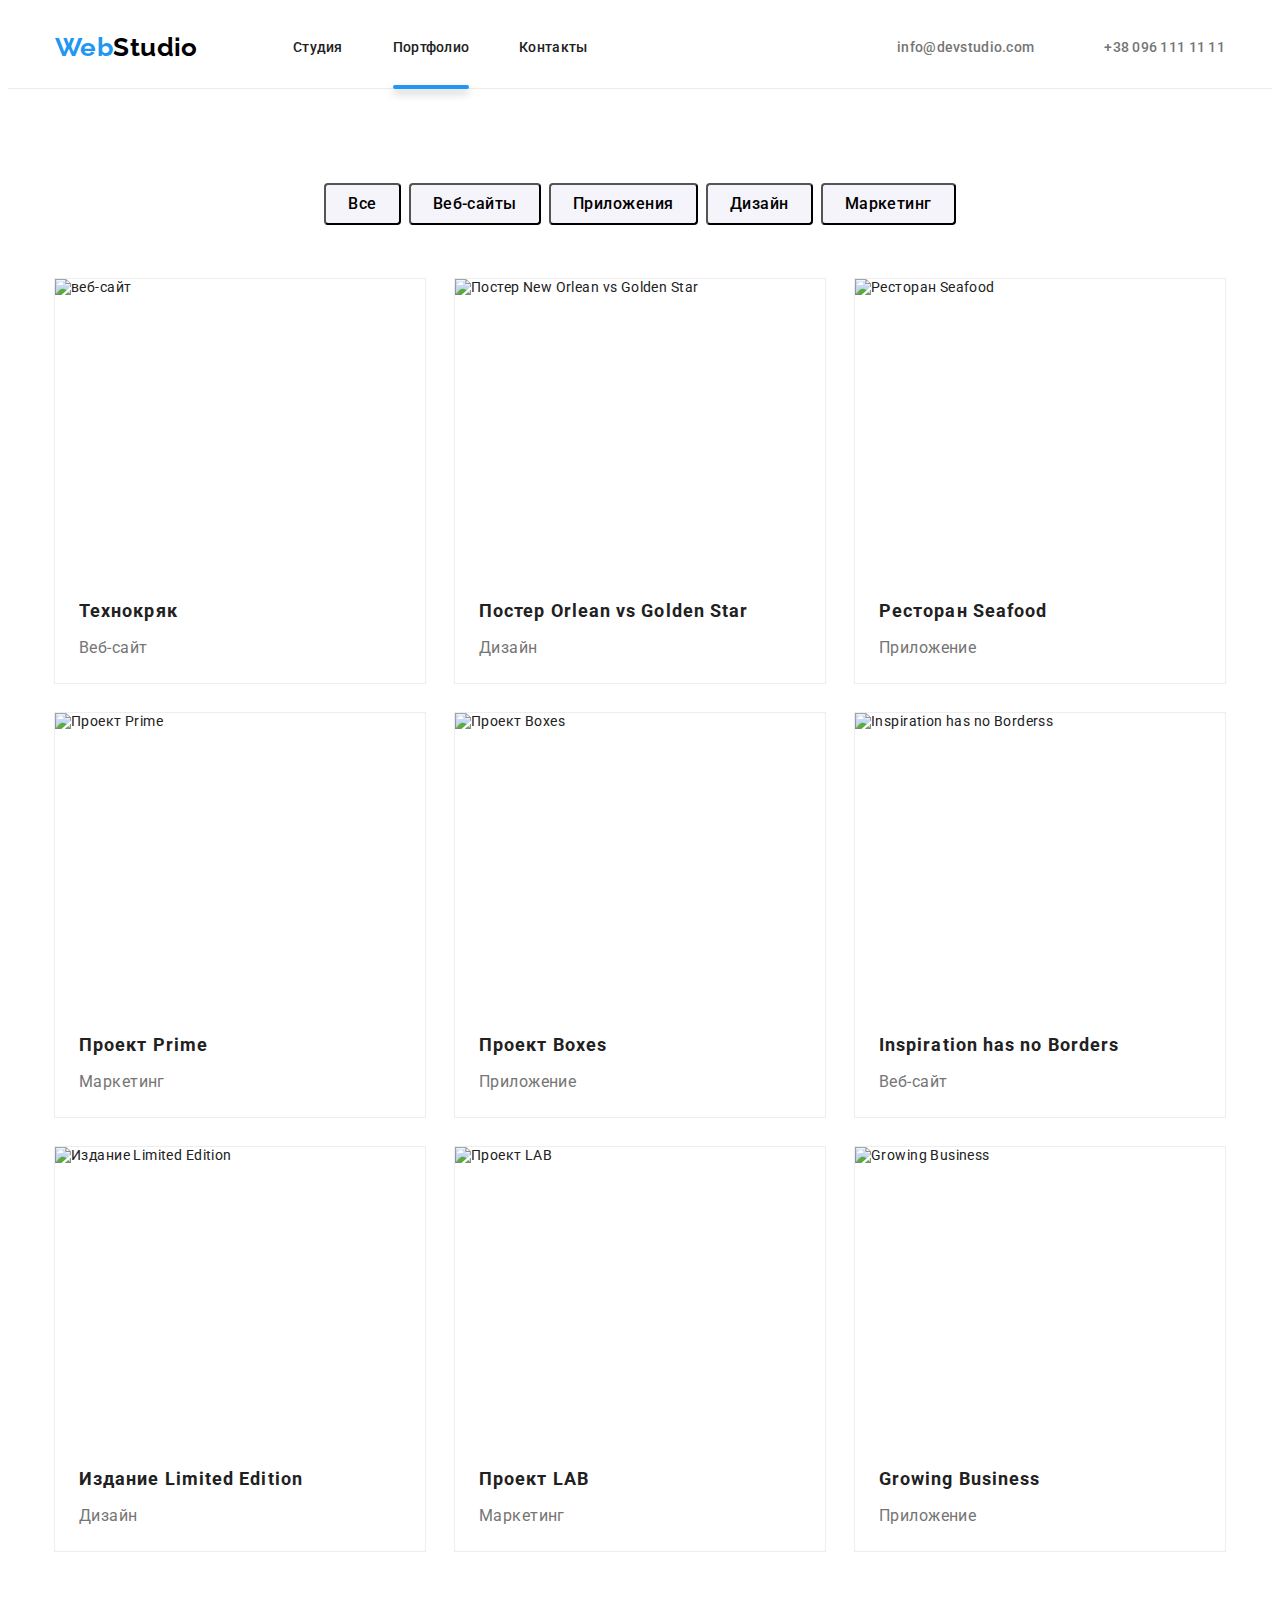
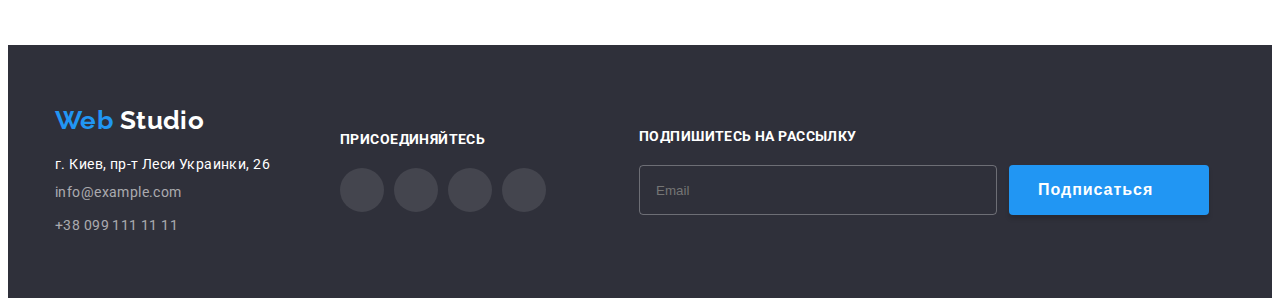
==== portfolio.html @ 960402a1 "hw #7" ====
<!DOCTYPE html>
<html lang="ru">
  <head>
    <meta charset="UTF-8" />
    <meta http-equiv="X-UA-Compatible" content="IE=edge" />
    <meta name="viewport" content="width=device-width, initial-scale=1.0" />
    <title>Portfolio</title>
    <link rel="preconnect" href="https://fonts.googleapis.com" />
    <link rel="preconnect" href="https://fonts.gstatic.com" crossorigin />
    <link
      href="https://fonts.googleapis.com/css2?family=Raleway:wght@700&family=Roboto:wght@400;500;700;900&display=swap"
      rel="stylesheet"
    />
    <link
      rel="stylesheet"
      href="https://cdnjs.cloudflare.com/ajax/libs/modern-normalize/1.1.0/modern-normalize.min.css"
      integrity="sha512-wpPYUAdjBVSE4KJnH1VR1HeZfpl1ub8YT/NKx4PuQ5NmX2tKuGu6U/JRp5y+Y8XG2tV+wKQpNHVUX03MfMFn9Q=="
      crossorigin="anonymous"
      referrerpolicy="no-referrer"
    />
    <link rel="stylesheet" href="./css/main.min.css" />
  </head>
  <body>
    <!----------------HEADER (main page) --------->
    <header class="header header-portf">
      <div class="container flex">
        <a href="./index.html" class="logo link"
          ><span class="logoweb">Web</span>Studio</a
        >
        <nav class="header-nav list">
          <ul class="header-list">
            <li class="header-nav-item">
              <a class="header-nav-link link" href="./index.html">Студия</a>
            </li>
            <li class="header-nav-item">
              <a class="header-nav-link link current" href="./portfolio.html"
                >Портфолио</a
              >
            </li>
            <li class="header-nav-item">
              <a class="header-nav-link link" href="">Контакты</a>
            </li>
          </ul>
        </nav>
        <ul class="header-contact list">
          <li class="header-contact-item flex">
            <a
              class="contact link contact-icon-link"
              href="mailto:info@devstudio.com"
            >
              <svg class="contact-icon" width="16" height="12">
                <use href="./image/icon.svg#icon-email"></use></svg
              >info@devstudio.com</a
            >
          </li>
          <li class="header-contact-item flex">
            <a class="contact link contact-icon-link" href="tel:+380961111111">
              <svg class="contact-icon" width="10" height="16">
                <use href="./image/icon.svg#icon-smartphone"></use></svg
              >+38 096 111 11 11</a
            >
          </li>
        </ul>
      </div>
    </header>
    <!----------------MAIN------------>
    <main class="main-ptitle">
      <section class="main-portfolio">
        <div class="container">
          <div class="portfolio-filter">
            <ul class="portfbtn-list">
              <li class="portfbtn-item">
                <button type="button">Все</button>
              </li>
              <li class="portfbtn-item">
                <button type="button">Веб-сайты</button>
              </li>
              <li class="portfbtn-item">
                <button type="button">Приложения</button>
              </li>
              <li class="portfbtn-item">
                <button type="button">Дизайн</button>
              </li>
              <li class="portfbtn-item">
                <button type="button">Маркетинг</button>
              </li>
            </ul>
          </div>
          <ul class="portf-image-l list">
            <li class="portf-item-image">
              <div class="portf-image-wrapp">
                <img
                  src="./image/portfolio/website.jpg"
                  alt="веб-сайт"
                  width="370"
                  height="294"
                />
                <p class="portf-image-top-text">
                  Ресурс предлагает комплексные предложения с разным уровнем
                  функционала и сервисов. Все это позволит посетителю получить
                  исчерпывающие сведения о компании или частном лице.
                </p>
              </div>
              <div class="port-inf-list">
                <h2 class="portf-imgtitle">Технокряк</h2>
                <p class="portf-img-subtitle">Веб-сайт</p>
              </div>
            </li>
            <li class="portf-item-image">
              <div class="portf-image-wrapp">
                <img
                  src="./image/portfolio/basketplayers.jpg"
                  alt="Постер New Orlean vs Golden Star"
                  width="370"
                  height="294"
                />
                <p class="portf-image-top-text">
                  Ресурс предлагает комплексные предложения с разным уровнем
                  функционала и сервисов. Все это позволит посетителю получить
                  исчерпывающие сведения о компании или частном лице.
                </p>
              </div>
              <div class="port-inf-list">
                <h2 class="portf-imgtitle">
                  Постер<span lang="en"> Orlean vs Golden Star</span>
                </h2>
                <p class="portf-img-subtitle">Дизайн</p>
              </div>
            </li>
            <li class="portf-item-image">
              <div class="portf-image-wrapp">
                <img
                  src="./image/portfolio/seafood.jpg"
                  alt="Ресторан Seafood"
                  width="370"
                  height="294"
                />
                <p class="portf-image-top-text">
                  Ресурс предлагает комплексные предложения с разным уровнем
                  функционала и сервисов. Все это позволит посетителю получить
                  исчерпывающие сведения о компании или частном лице.
                </p>
              </div>
              <div class="port-inf-list">
                <h2 class="portf-imgtitle">
                  Ресторан <span lang="en">Seafood</span>
                </h2>
                <p class="portf-img-subtitle">Приложение</p>
              </div>
            </li>
            <li class="portf-item-image">
              <div class="portf-image-wrapp">
                <img
                  src="./image/portfolio/projectprime.jpg"
                  alt="Проект Prime"
                  width="370"
                  height="294"
                />
                <p class="portf-image-top-text">
                  Ресурс предлагает комплексные предложения с разным уровнем
                  функционала и сервисов. Все это позволит посетителю получить
                  исчерпывающие сведения о компании или частном лице.
                </p>
              </div>
              <div class="port-inf-list">
                <h2 class="portf-imgtitle">
                  Проект <span lang="en">Prime</span>
                </h2>
                <p class="portf-img-subtitle">Маркетинг</p>
              </div>
            </li>
            <li class="portf-item-image">
              <div class="portf-image-wrapp">
                <img
                  src="./image/portfolio/projectboxes.jpg"
                  alt="Проект Boxes"
                  width="370"
                  height="294"
                />
                <p class="portf-image-top-text">
                  Ресурс предлагает комплексные предложения с разным уровнем
                  функционала и сервисов. Все это позволит посетителю получить
                  исчерпывающие сведения о компании или частном лице.
                </p>
              </div>
              <div class="port-inf-list">
                <h2 class="portf-imgtitle">
                  Проект <span lang="en">Boxes</span>
                </h2>
                <p class="portf-img-subtitle">Приложение</p>
              </div>
            </li>
            <li class="portf-item-image">
              <div class="portf-image-wrapp">
                <img
                  src="./image/portfolio/inspiration.jpg"
                  alt="Inspiration has no Borderss"
                  width="370"
                  height="294"
                />
                <p class="portf-image-top-text">
                  Ресурс предлагает комплексные предложения с разным уровнем
                  функционала и сервисов. Все это позволит посетителю получить
                  исчерпывающие сведения о компании или частном лице.
                </p>
              </div>
              <div class="port-inf-list">
                <h2 class="portf-imgtitle">
                  <span lang="en">Inspiration has no Borders</span>
                </h2>
                <p class="portf-img-subtitle">Веб-сайт</p>
              </div>
            </li>
            <li class="portf-item-image">
              <div class="portf-image-wrapp">
                <img
                  src="./image/portfolio/limitededition.jpg"
                  alt="Издание Limited Edition"
                  width="370"
                  height="294"
                />
                <p class="portf-image-top-text">
                  Ресурс предлагает комплексные предложения с разным уровнем
                  функционала и сервисов. Все это позволит посетителю получить
                  исчерпывающие сведения о компании или частном лице.
                </p>
              </div>
              <div class="port-inf-list">
                <h2 class="portf-imgtitle">
                  Издание <span lang="en">Limited Edition</span>
                </h2>
                <p class="portf-img-subtitle">Дизайн</p>
              </div>
            </li>
            <li class="portf-item-image">
              <div class="portf-image-wrapp">
                <img
                  src="./image/portfolio/labelproject.jpg"
                  alt="Проект LAB"
                  width="370"
                  height="294"
                />
                <p class="portf-image-top-text">
                  Ресурс предлагает комплексные предложения с разным уровнем
                  функционала и сервисов. Все это позволит посетителю получить
                  исчерпывающие сведения о компании или частном лице.
                </p>
              </div>
              <div class="port-inf-list">
                <h2 class="portf-imgtitle">
                  Проект <span lang="en">LAB</span>
                </h2>
                <p class="portf-img-subtitle">Маркетинг</p>
              </div>
            </li>
            <li class="portf-item-image">
              <div class="portf-image-wrapp">
                <img
                  src="./image/portfolio/growingbusiness.jpg"
                  alt="Growing Business"
                  width="370"
                  height="294"
                />
                <p class="portf-image-top-text">
                  Ресурс предлагает комплексные предложения с разным уровнем
                  функционала и сервисов. Все это позволит посетителю получить
                  исчерпывающие сведения о компании или частном лице.
                </p>
              </div>
              <div class="port-inf-list">
                <h2 class="portf-imgtitle">
                  <span lang="en">Growing Business</span>
                </h2>
                <p class="portf-img-subtitle">Приложение</p>
              </div>
            </li>
          </ul>
        </div>
      </section>
    </main>
    <!--------------------------------------------FOOTER (main page)------------------------------------>
    <footer class="fcontacts">
      <div class="container flex">
        <div class="footer-left-info">
          <a href="./index.html" class="footer-logo link">
            <span class="logoweb">Web</span> Studio
          </a>
          <address class="footer-adress">
            <ul class="adress-list">
              <li class="adress-item">
                <a
                  href="https://www.google.com/maps/d/viewer?mid=10uSM3H-mIU3GznYo2szRIEphczw&hl=en_US&ll=50.42732700000001%2C30.538092&z=17"
                  target="_blank"
                >
                  г. Киев, пр-т Леси Украинки, 26</a
                >
              </li>
              <li class="footer-contact">
                <a href="mailto:info@devstudio.com">info@example.com</a>
              </li>
              <li class="footer-contact">
                <a href="tel:+380961111111">+38 099 111 11 11</a>
              </li>
            </ul>
          </address>
        </div>
        <div class="footer-soc-info">
          <h3 class="footer-soc-message">присоединяйтесь</h3>
          <ul class="footer-soc-list list">
            <li class="footer-soc-item">
              <a href="" class="footer-soc-link link">
                <svg class="footer-soc-icon" width="20" height="20">
                  <use href="./image/icon.svg#icon-instagram"></use>
                </svg>
              </a>
            </li>
            <li class="footer-soc-item">
              <a href="" class="footer-soc-link link">
                <svg class="footer-soc-icon" width="20" height="20">
                  <use href="./image/icon.svg#icon-twiter"></use>
                </svg>
              </a>
            </li>
            <li class="footer-soc-item">
              <a href="" class="footer-soc-link link">
                <svg class="footer-soc-icon" width="20" height="20">
                  <use href="./image/icon.svg#icon-facebook"></use>
                </svg>
              </a>
            </li>
            <li class="footer-soc-item">
              <a href="" class="footer-soc-link link">
                <svg class="footer-soc-icon" width="20" height="20">
                  <use href="./image/icon.svg#icon-linkedin"></use>
                </svg>
              </a>
            </li>
          </ul>
        </div>
        <form action="#" class="footer-form">
          <label class="footer-form-field"
            >Подпишитесь на рассылку
            <div class="footer-form-div">
              <input
                type="email"
                class="form-input-footer"
                name="user-mail"
                placeholder="Email"
                required
              />
              <button type="submit" class="form-btn-footer">
                Подписаться
                <svg width="24" heigh="24" class="form-icon-footer">
                  <use href="./image/icon.svg#icon-send"></use>
                </svg>
              </button>
            </div>
          </label>
        </form>
      </div>
      </div>
    </footer>
  </body>
</html>
---- css/main.min.css ----
:root{--accent-color: #2196f3;--sub-color: #757575;--contact-color: #757575;--wight-color: #ffffff;--portfolio-backgrnd: #f5f4fa;--transition: color 250ms cubic-bezier(0.4, 0, 0.2, 1);--back-transition: background-color 250ms cubic-bezier(0.4, 0, 0.2, 1)}*{box-sizing:border-box}body{font-family:"Roboto",sans-serif;color:#212121;background-color:#fff;font-weight:400;font-size:14px;letter-spacing:.03em}ul{list-style:none}button{cursor:pointer}a{color:currentColor}address{font-style:normal}.link{color:#212121;text-decoration:none}.list{list-style:none;margin:0;padding:0}p,h1,h2,h3,h4,h5{margin:0}ul{margin:0;padding-left:0}img{display:block;max-width:100%;height:auto}.container{width:1200px;padding-left:15px;padding-right:15px;margin:0 auto}.main-container{display:flex;padding:94px 0px 94px 0px}.main-container-item:not(:last-child){max-width:270px;margin-right:30px}.team-container{border-radius:0px 0px 4px 4px;box-shadow:0px 1px 3px rgba(0,0,0,.12),0px 1px 1px rgba(0,0,0,.14),0px 2px 1px rgba(0,0,0,.2);text-align:center;padding:30px 0 30px 0;background-color:#fff}.visually-hidden{position:absolute;white-space:nowrap;width:1px;height:1px;overflow:hidden;border:0;padding:0;clip:rect(0 0 0 0);clip-path:inset(50%);margin:-1px}.flex{display:flex;align-items:center}.logo{font-family:"Raleway";font-weight:700;font-size:26px;line-height:1.19;color:#000;min-width:145px;padding-top:24px;padding-bottom:25px;margin-right:93px}.logoweb{font-family:"Raleway";font-weight:700;font-size:26px;line-height:1.19;color:var(--accent-color)}.header-list{font-weight:500;line-height:1.14;letter-spacing:.02em;color:#212121;display:flex;min-width:294px}.header-nav-link{display:block;transition:var(--transition)}.header-nav-item:not(:last-child){margin-right:50px}.header-list .link:hover,.header-list .link:focus{color:var(--accent-color)}.header-nav-item{position:relative;padding-top:32px;padding-bottom:32px}.current::after{content:"";position:absolute;bottom:-1px;display:block;width:100%;height:4px;border-radius:2px;background-color:#2196f3;filter:drop-shadow(0px 4px 4px rgba(0, 0, 0, 0.25))}.contact{font-weight:500;line-height:1.14;letter-spacing:.02em;color:var(--contact-color);display:block;padding-top:32px;padding-bottom:32px;transition:var(--transition)}.contact:hover,.contact:focus{color:var(--accent-color)}.header-contact-item:not(:last-child){margin-right:50px}.header-contact{display:flex;margin-left:auto}.contact-icon-link{display:flex;align-items:center;justify-content:center;background-color:#fff}.contact-icon{fill:currentColor;margin-right:10px}.main-hero{text-align:center}.overlay{background-color:#2f303a;max-width:1600px;height:600px;margin-left:auto;margin-right:auto;background-image:linear-gradient(to right, rgba(47, 48, 58, 0.4), rgba(47, 48, 58, 0.4)),url(../image/main_paige/comand.jpg);background-position:center;background-repeat:no-repeat;background-size:cover}.main-heroartcl{font-weight:900;font-size:44px;line-height:1.36;letter-spacing:.06em;text-transform:uppercase;color:var(--wight-color);max-width:696px;margin:0 auto}.c-flex{display:flex;justify-content:center;align-items:center;flex-direction:column;padding:200px 0}.tdesc-icon{display:flex;justify-content:center;align-items:center;width:270px;height:120px;margin-bottom:30px;border-radius:4px;background-color:#f5f4fa}.main-herobtn{font-family:"Roboto";font-style:normal;font-weight:700;font-size:16px;line-height:1.88;letter-spacing:.06em;color:var(--wight-color);background-color:var(--accent-color);border-radius:4px;padding:10px 32px;border:1px solid rgba(0,0,0,0);margin:0 auto;display:block;margin-top:30px;min-width:200px}.main-title{font-weight:700;font-size:14px;line-height:1.14;text-transform:uppercase}.about-mtitle{color:var(--sub-color);line-height:1.71;margin-top:10px}.main-subtitle{min-width:1170px;padding-bottom:94px}.about-msubtitle{font-weight:700;font-size:36px;line-height:1.16;text-align:center;margin:0 auto}.main-subtitle-list{display:flex;margin-top:50px}.about-process{max-width:370px;position:relative;overflow:hidden}.about-process:not(:last-child){margin-right:30px}.about-process-title{display:flex;align-items:center;justify-content:center;position:absolute;bottom:0;font-weight:700;font-size:14px;line-height:1.14;letter-spacing:.03em;text-transform:uppercase;text-align:center;color:#fff;background:rgba(47,48,58,.8);width:100%;height:70px}.about-team{background-color:#f5f4fa;padding:94px 0 94px 0}.title-team{font-weight:700;font-size:36px;line-height:1.16;text-align:center;margin:0 auto;max-width:264px}.about-teamcomand{display:flex;margin-top:50px}.about-teamcomand-item:not(:last-child){margin-right:30px}.subtitle-team{font-weight:500;font-size:16px;line-height:1.18}.ptitle-team{font-size:16px;line-height:1.18;color:var(--sub-color);margin-top:10px}.command-soc-list{display:flex;justify-content:center;margin-top:16px}.command-soc-item{width:44px;height:44px;margin-right:10px}.command-soc-item:last-child{margin-right:0}.command-soc-link{display:flex;align-items:center;justify-content:center;width:100%;height:100%;border-radius:50%;background-color:#fff;color:#afb1b8;transition:var(--transition),var(--back-transition)}.command-soc-icon{fill:currentColor}.command-soc-link:hover,.command-soc-link:focus{background-color:#2196f3;color:#fff}.client{display:flex;padding-top:94px;padding-bottom:94px}.about-mclient{font-weight:700;font-size:36px;line-height:1.16;text-align:center;max-width:390px;margin:0 auto;color:#212121}.client-soc-list{display:flex;justify-content:center;margin-top:60px}.client-soc-item{width:170px;height:92px;margin-right:30px}.client-soc-item:last-child{margin-right:0}.client-soc-link{display:flex;align-items:center;justify-content:center;width:100%;height:100%;background-color:rgba(255,255,255,.1);color:#afb1b8;outline:1px solid #afb1b8;border-radius:4px;transition:var(--transition),var(--back-transition),outline 250ms cubic-bezier(0.4, 0, 0.2, 1),border-radius 250ms cubic-bezier(0.4, 0, 0.2, 1)}.client-soc-icon{fill:currentColor}.client-soc-link:hover,.client-soc-link:focus,.client-soc-item:hover,.client-soc-item:focus{background-color:#fff;color:#2196f3;outline:1px solid #2196f3;border-radius:4px}.fcontacts{background-color:#2f303a}.footer-left-info{padding-top:60px;padding-bottom:60px}.footer-logo{font-family:"Raleway";font-style:normal;font-weight:700;font-size:26px;line-height:1.19;color:var(--wight-color);max-width:145px}.footer-adress{margin-top:20px;max-width:231px}.adress-item,.footer-contact{margin-top:9px}.adress-item>a{font-style:normal;text-decoration:none;color:var(--wight-color)}.footer-contact>a{font-style:normal;line-height:1.71;color:rgba(255,255,255,.6);text-decoration:none;transition:var(--transition)}.footer-contact :hover,.footer-contact :focus{display:block;color:var(--accent-color)}.footer-soc-info{margin-left:70px;align-items:baseline}.footer-soc-message{width:144px;font-size:14px;font-style:normal;font-weight:700;line-height:1.14;text-transform:uppercase;color:#fff}.footer-soc-list{display:flex;justify-content:center;margin-top:20px}.footer-soc-item{width:44px;height:44px;margin-right:10px}.footer-soc-item:last-child{margin-right:0}.footer-soc-link{display:flex;align-items:center;justify-content:center;width:100%;height:100%;border-radius:50%;background-color:rgba(255,255,255,.1);color:#fff;transition:var(--transition),var(--back-transition)}.footer-soc-icon{fill:currentColor}.footer-soc-link:hover,.footer-soc-link:focus{background-color:#2196f3;color:#fff}.footer-form{display:block;margin-top:0;width:570px}.footer-form-div{display:flex;height:50px;width:570px;margin-left:93px;margin-top:20px}.footer-form-field{margin-left:93px;width:100%;font-size:14px;font-weight:700;line-height:1.14;letter-spacing:.03em;text-align:left;color:#fff;text-transform:uppercase}.form-input-footer{width:358px;height:50px;padding:15px 16px;margin-right:12px;border:1px solid rgba(255,255,255,.3);border-radius:4px;background-color:rgba(0,0,0,0);cursor:pointer;color:#fff}.form-btn-footer{display:flex;align-items:center;padding:10px 28px 10px 29px;font-weight:bold;font-size:16px;line-height:1.87;letter-spacing:.06em;color:#fff;background-color:#2196f3;box-shadow:0px 4px 4px rgba(0,0,0,.15);border-radius:4px;border:none;cursor:pointer;width:200px}.form-icon-footer{fill:#fff;margin-left:10px}.header-portf{border-bottom:1px solid #ececec}.portfolio-filter .container{flex-direction:column}.portfolio-filter{margin-bottom:34px}.main-portfolio{padding:94px 0 94px 0}.portfbtn-list{display:flex;min-width:611px;justify-content:center}.portfbtn-item:not(:last-child){margin-right:8px}.portfbtn-item>button{font-family:"Roboto";font-style:normal;font-weight:500;font-size:16px;line-height:1.62;letter-spacing:.03em;background-color:var(--portfolio-backgrnd);border-radius:4px;padding:6px 22px;display:inline-block;text-align:center;transition:var(--transition),var(--back-transition),box-shadow 250ms cubic-bezier(0.4, 0, 0.2, 1)}.portfbtn-item>button:hover,.portfbtn-item>button:focus{background-color:var(--accent-color);color:var(--wight-color);box-shadow:0px 3px 1px rgba(0,0,0,.1),0px 1px 2px rgba(0,0,0,.08),0px 2px 2px rgba(0,0,0,.12)}.portf-image-l{display:flex;flex-wrap:wrap;margin-top:-30px;margin-left:-30px}.portf-item-image{flex-basis:calc(33.3333333333% - 30px);margin-left:30px;margin-top:30px;outline:1px solid #eee;transition:box-shadow 250ms cubic-bezier(0.4, 0, 0.2, 1)}.portf-item-image:nth-child(-n+3){margin-top:50px}.portf-item-image:hover,.portf-item-image:focus{box-shadow:0px 1px 1px rgba(0,0,0,.12),0px 4px 4px rgba(0,0,0,.06),1px 4px 6px rgba(0,0,0,.16)}.portf-item-image:hover .portf-image-top-text{transform:translateY(0)}.portf-image-wrapp{position:relative;overflow:hidden}.portf-image-top-text{position:absolute;top:0;font-style:normal;font-size:18px;line-height:1.56;letter-spacing:.03em;color:var(--wight-color);background-color:rgba(33,150,243,.9);padding:63px 24px;height:100%;transform:translateY(100%);transition:transform 250ms cubic-bezier(0.4, 0, 0.2, 1)}.port-inf-list{padding:20px 24px 20px 24px}.portf-img-subtitle{margin-top:4px}.portf-imgtitle{font-weight:700;font-size:18px;line-height:2;letter-spacing:.06em}.portf-img-subtitle{font-size:16px;line-height:1.88;color:var(--contact-color)}.backdrop{position:fixed;top:0;left:0;width:100%;height:100%;background-color:rgba(0,0,0,.2);transition:opacity 250ms linear,visibility 250ms linear}.backdrop.is-hidden .modal{transform:translate(-50%, -50%) scale(0) rotate(-180deg)}.modal{position:relative;top:50%;left:50%;transform:translate(-50%, -50%) scale(1) rotate(0);width:528px;min-height:581px;background-color:#fff;border-radius:4px;transition:transform 250ms linear;padding:40px}.modal-close-btn{position:absolute;right:8px;top:8px;width:30px;height:30px;border:1px solid rgba(0,0,0,.1);border-radius:50%;background-color:rgba(0,0,0,0);display:flex;align-items:center;justify-content:center;transition:var(--transition)}.modal-close-btn:hover,.modal-close-btn:focus{fill:#2196f3}.is-hidden{opacity:0;visibility:hidden;pointer-events:none}.no-scroll{overflow:hidden}.modal-title{font-weight:700;font-size:20px;line-height:1.15;text-align:center;letter-spacing:.03em;margin-bottom:12px;max-width:448px}.modal-label{display:block;cursor:pointer;flex-direction:column;font-style:normal;font-weight:400;font-size:12px;line-height:1.16;letter-spacing:.01em;color:#757575}.modal-input{width:100%;height:40px;border:1px solid rgba(33,33,33,.2);border-radius:4px;background-color:rgba(0,0,0,0);padding:12px 42px;outline:rgba(0,0,0,0);transition:var(--transition)}.modal-input:focus,.modal-input:hover{border-color:#2196f3}.modal-input:focus+.input-icon,.modal-input:hover+.input-icon{fill:#2196f3}.modal-field:not(:first-child){margin-top:10px}.input-wrap{position:relative;margin-top:4px}.input-icon{position:absolute;left:12px;top:50%;transform:translateY(-50%)}.modal-field{padding-left:12px 16px;font-style:normal;font-weight:400;font-size:12px;line-height:1.16;letter-spacing:.01em;color:rgba(117,117,117,.5)}.agreement{display:flex;justify-content:center;align-items:center;margin-top:20px}.modal-btn{display:block;margin:0 auto}.modal-text-area{width:100%;height:120px;margin-top:4px;border:1px solid rgba(33,33,33,.2);border-radius:4px;resize:none;padding:12px 16px;font-style:normal;font-weight:400;font-size:12px;line-height:1.16;letter-spacing:.01em;color:#212121;outline:rgba(0,0,0,0);transition:var(--transition)}.modal-text-area:hover,.modal-text-area:focus{border-color:#2196f3}.check-text{font-style:normal;font-weight:400;font-size:14px;line-height:1.71px;letter-spacing:.03em;color:#757575;display:flex;align-items:center}.check-text a{text-decoration-line:underline;color:#2196f3}.check-text::before{content:"";width:16px;height:15px;margin-right:9px;border-radius:2px;border:2px solid #000}.input-check:checked+.check-text::before{background-color:#2196f3;background-image:url(../image/check.svg);background-repeat:no-repeat;background-position:center;border:none}.submit-button{align-self:center;width:200px;height:50px;border-radius:4px;box-shadow:0px 4px 4px rgba(0,0,0,.15);color:#fff;background-color:#2196f3;padding:0;border:0;cursor:pointer;font-weight:700;font-size:16px;line-height:1.8;letter-spacing:.06em;margin-top:30px}.modal-text-area::placeholder{font-weight:400;font-size:14px;line-height:1.14;letter-spacing:.01em;color:rgba(117,117,117,.5)}/*# sourceMappingURL=main.min.css.map */
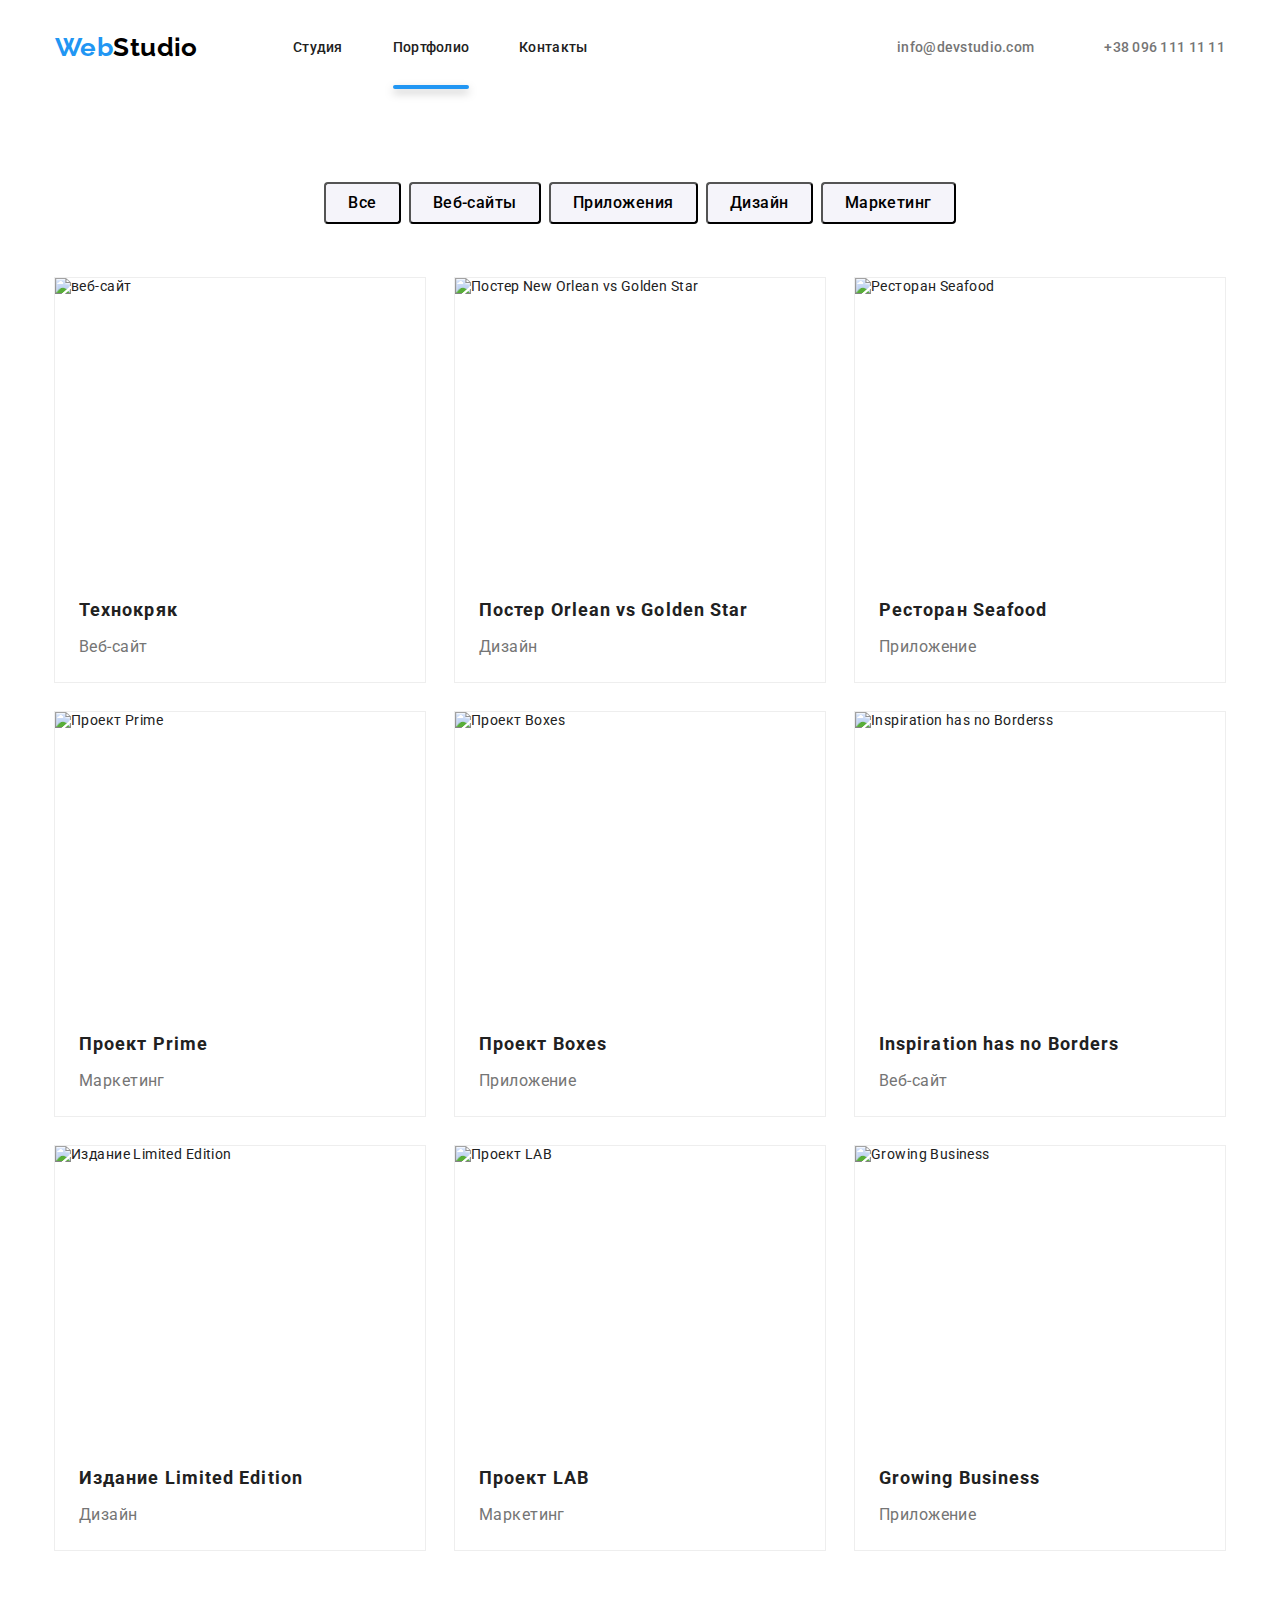
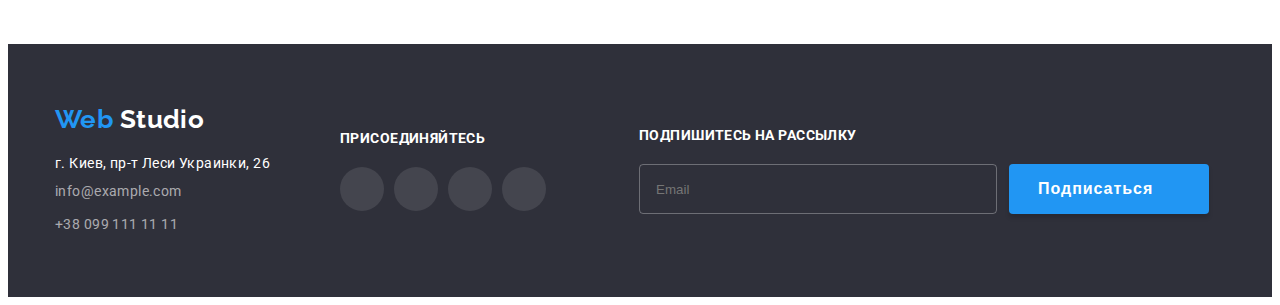
==== commit 3f09188a: "upd hw #7" ====
--- a/portfolio.html
+++ b/portfolio.html
@@ -22,40 +22,43 @@
   </head>
   <body>
     <!----------------HEADER (main page) --------->
-    <header class="header header-portf">
+    <header class="header">
       <div class="container flex">
-        <a href="./index.html" class="logo link"
-          ><span class="logoweb">Web</span>Studio</a
+        <a href="./index.html" class="logo header__logo link"
+          ><span class="logo-web">Web</span>Studio</a
         >
-        <nav class="header-nav list">
-          <ul class="header-list">
-            <li class="header-nav-item">
-              <a class="header-nav-link link" href="./index.html">Студия</a>
-            </li>
-            <li class="header-nav-item">
-              <a class="header-nav-link link current" href="./portfolio.html"
+        <nav class="menu">
+          <ul class="menu__list">
+            <li class="menu__item">
+              <a class="menu__link link" href="./index.html">Студия</a>
+            </li>
+            <li class="menu__item">
+              <a class="menu__link link current" href="./portfolio.html"
                 >Портфолио</a
               >
             </li>
-            <li class="header-nav-item">
-              <a class="header-nav-link link" href="">Контакты</a>
+            <li class="menu__item">
+              <a class="menu__link link" href="">Контакты</a>
             </li>
           </ul>
         </nav>
-        <ul class="header-contact list">
-          <li class="header-contact-item flex">
+        <ul class="contact__list">
+          <li class="contact__item flex">
             <a
-              class="contact link contact-icon-link"
+              class="contact__link contact__icon-link"
               href="mailto:info@devstudio.com"
             >
-              <svg class="contact-icon" width="16" height="12">
+              <svg class="contact__icon" width="16" height="12">
                 <use href="./image/icon.svg#icon-email"></use></svg
               >info@devstudio.com</a
             >
           </li>
-          <li class="header-contact-item flex">
-            <a class="contact link contact-icon-link" href="tel:+380961111111">
-              <svg class="contact-icon" width="10" height="16">
+          <li class="contact__item flex">
+            <a
+              class="contact__link contact__icon-link"
+              href="tel:+380961111111"
+            >
+              <svg class="contact__icon" width="10" height="16">
                 <use href="./image/icon.svg#icon-smartphone"></use></svg
               >+38 096 111 11 11</a
             >
@@ -64,214 +67,214 @@
       </div>
     </header>
     <!----------------MAIN------------>
-    <main class="main-ptitle">
+    <main>
       <section class="main-portfolio">
         <div class="container">
           <div class="portfolio-filter">
-            <ul class="portfbtn-list">
-              <li class="portfbtn-item">
+            <ul class="portlio-btn-list">
+              <li class="portlio-btn-item">
                 <button type="button">Все</button>
               </li>
-              <li class="portfbtn-item">
+              <li class="portlio-btn-item">
                 <button type="button">Веб-сайты</button>
               </li>
-              <li class="portfbtn-item">
+              <li class="portlio-btn-item">
                 <button type="button">Приложения</button>
               </li>
-              <li class="portfbtn-item">
+              <li class="portlio-btn-item">
                 <button type="button">Дизайн</button>
               </li>
-              <li class="portfbtn-item">
+              <li class="portlio-btn-item">
                 <button type="button">Маркетинг</button>
               </li>
             </ul>
           </div>
-          <ul class="portf-image-l list">
-            <li class="portf-item-image">
-              <div class="portf-image-wrapp">
+          <ul class="portfolio-image list">
+            <li class="portfolio-image-item">
+              <div class="portfolio-image-wrapp">
                 <img
                   src="./image/portfolio/website.jpg"
                   alt="веб-сайт"
                   width="370"
                   height="294"
                 />
-                <p class="portf-image-top-text">
-                  Ресурс предлагает комплексные предложения с разным уровнем
-                  функционала и сервисов. Все это позволит посетителю получить
-                  исчерпывающие сведения о компании или частном лице.
-                </p>
-              </div>
-              <div class="port-inf-list">
-                <h2 class="portf-imgtitle">Технокряк</h2>
-                <p class="portf-img-subtitle">Веб-сайт</p>
-              </div>
-            </li>
-            <li class="portf-item-image">
-              <div class="portf-image-wrapp">
+                <p class="portfolio-image-hidden-text">
+                  Ресурс предлагает комплексные предложения с разным уровнем
+                  функционала и сервисов. Все это позволит посетителю получить
+                  исчерпывающие сведения о компании или частном лице.
+                </p>
+              </div>
+              <div class="portfolio-inf-wrapper">
+                <h2 class="portfolio-imgtitle">Технокряк</h2>
+                <p class="portfolio-img-subtitle">Веб-сайт</p>
+              </div>
+            </li>
+            <li class="portfolio-image-item">
+              <div class="portfolio-image-wrapp">
                 <img
                   src="./image/portfolio/basketplayers.jpg"
                   alt="Постер New Orlean vs Golden Star"
                   width="370"
                   height="294"
                 />
-                <p class="portf-image-top-text">
-                  Ресурс предлагает комплексные предложения с разным уровнем
-                  функционала и сервисов. Все это позволит посетителю получить
-                  исчерпывающие сведения о компании или частном лице.
-                </p>
-              </div>
-              <div class="port-inf-list">
-                <h2 class="portf-imgtitle">
+                <p class="portfolio-image-hidden-text">
+                  Ресурс предлагает комплексные предложения с разным уровнем
+                  функционала и сервисов. Все это позволит посетителю получить
+                  исчерпывающие сведения о компании или частном лице.
+                </p>
+              </div>
+              <div class="portfolio-inf-wrapper">
+                <h2 class="portfolio-imgtitle">
                   Постер<span lang="en"> Orlean vs Golden Star</span>
                 </h2>
-                <p class="portf-img-subtitle">Дизайн</p>
-              </div>
-            </li>
-            <li class="portf-item-image">
-              <div class="portf-image-wrapp">
+                <p class="portfolio-img-subtitle">Дизайн</p>
+              </div>
+            </li>
+            <li class="portfolio-image-item">
+              <div class="portfolio-image-wrapp">
                 <img
                   src="./image/portfolio/seafood.jpg"
                   alt="Ресторан Seafood"
                   width="370"
                   height="294"
                 />
-                <p class="portf-image-top-text">
-                  Ресурс предлагает комплексные предложения с разным уровнем
-                  функционала и сервисов. Все это позволит посетителю получить
-                  исчерпывающие сведения о компании или частном лице.
-                </p>
-              </div>
-              <div class="port-inf-list">
-                <h2 class="portf-imgtitle">
+                <p class="portfolio-image-hidden-text">
+                  Ресурс предлагает комплексные предложения с разным уровнем
+                  функционала и сервисов. Все это позволит посетителю получить
+                  исчерпывающие сведения о компании или частном лице.
+                </p>
+              </div>
+              <div class="portfolio-inf-wrapper">
+                <h2 class="portfolio-imgtitle">
                   Ресторан <span lang="en">Seafood</span>
                 </h2>
-                <p class="portf-img-subtitle">Приложение</p>
-              </div>
-            </li>
-            <li class="portf-item-image">
-              <div class="portf-image-wrapp">
+                <p class="portfolio-img-subtitle">Приложение</p>
+              </div>
+            </li>
+            <li class="portfolio-image-item">
+              <div class="portfolio-image-wrapp">
                 <img
                   src="./image/portfolio/projectprime.jpg"
                   alt="Проект Prime"
                   width="370"
                   height="294"
                 />
-                <p class="portf-image-top-text">
-                  Ресурс предлагает комплексные предложения с разным уровнем
-                  функционала и сервисов. Все это позволит посетителю получить
-                  исчерпывающие сведения о компании или частном лице.
-                </p>
-              </div>
-              <div class="port-inf-list">
-                <h2 class="portf-imgtitle">
+                <p class="portfolio-image-hidden-text">
+                  Ресурс предлагает комплексные предложения с разным уровнем
+                  функционала и сервисов. Все это позволит посетителю получить
+                  исчерпывающие сведения о компании или частном лице.
+                </p>
+              </div>
+              <div class="portfolio-inf-wrapper">
+                <h2 class="portfolio-imgtitle">
                   Проект <span lang="en">Prime</span>
                 </h2>
-                <p class="portf-img-subtitle">Маркетинг</p>
-              </div>
-            </li>
-            <li class="portf-item-image">
-              <div class="portf-image-wrapp">
+                <p class="portfolio-img-subtitle">Маркетинг</p>
+              </div>
+            </li>
+            <li class="portfolio-image-item">
+              <div class="portfolio-image-wrapp">
                 <img
                   src="./image/portfolio/projectboxes.jpg"
                   alt="Проект Boxes"
                   width="370"
                   height="294"
                 />
-                <p class="portf-image-top-text">
-                  Ресурс предлагает комплексные предложения с разным уровнем
-                  функционала и сервисов. Все это позволит посетителю получить
-                  исчерпывающие сведения о компании или частном лице.
-                </p>
-              </div>
-              <div class="port-inf-list">
-                <h2 class="portf-imgtitle">
+                <p class="portfolio-image-hidden-text">
+                  Ресурс предлагает комплексные предложения с разным уровнем
+                  функционала и сервисов. Все это позволит посетителю получить
+                  исчерпывающие сведения о компании или частном лице.
+                </p>
+              </div>
+              <div class="portfolio-inf-wrapper">
+                <h2 class="portfolio-imgtitle">
                   Проект <span lang="en">Boxes</span>
                 </h2>
-                <p class="portf-img-subtitle">Приложение</p>
-              </div>
-            </li>
-            <li class="portf-item-image">
-              <div class="portf-image-wrapp">
+                <p class="portfolio-img-subtitle">Приложение</p>
+              </div>
+            </li>
+            <li class="portfolio-image-item">
+              <div class="portfolio-image-wrapp">
                 <img
                   src="./image/portfolio/inspiration.jpg"
                   alt="Inspiration has no Borderss"
                   width="370"
                   height="294"
                 />
-                <p class="portf-image-top-text">
-                  Ресурс предлагает комплексные предложения с разным уровнем
-                  функционала и сервисов. Все это позволит посетителю получить
-                  исчерпывающие сведения о компании или частном лице.
-                </p>
-              </div>
-              <div class="port-inf-list">
-                <h2 class="portf-imgtitle">
+                <p class="portfolio-image-hidden-text">
+                  Ресурс предлагает комплексные предложения с разным уровнем
+                  функционала и сервисов. Все это позволит посетителю получить
+                  исчерпывающие сведения о компании или частном лице.
+                </p>
+              </div>
+              <div class="portfolio-inf-wrapper">
+                <h2 class="portfolio-imgtitle">
                   <span lang="en">Inspiration has no Borders</span>
                 </h2>
-                <p class="portf-img-subtitle">Веб-сайт</p>
-              </div>
-            </li>
-            <li class="portf-item-image">
-              <div class="portf-image-wrapp">
+                <p class="portfolio-img-subtitle">Веб-сайт</p>
+              </div>
+            </li>
+            <li class="portfolio-image-item">
+              <div class="portfolio-image-wrapp">
                 <img
                   src="./image/portfolio/limitededition.jpg"
                   alt="Издание Limited Edition"
                   width="370"
                   height="294"
                 />
-                <p class="portf-image-top-text">
-                  Ресурс предлагает комплексные предложения с разным уровнем
-                  функционала и сервисов. Все это позволит посетителю получить
-                  исчерпывающие сведения о компании или частном лице.
-                </p>
-              </div>
-              <div class="port-inf-list">
-                <h2 class="portf-imgtitle">
+                <p class="portfolio-image-hidden-text">
+                  Ресурс предлагает комплексные предложения с разным уровнем
+                  функционала и сервисов. Все это позволит посетителю получить
+                  исчерпывающие сведения о компании или частном лице.
+                </p>
+              </div>
+              <div class="portfolio-inf-wrapper">
+                <h2 class="portfolio-imgtitle">
                   Издание <span lang="en">Limited Edition</span>
                 </h2>
-                <p class="portf-img-subtitle">Дизайн</p>
-              </div>
-            </li>
-            <li class="portf-item-image">
-              <div class="portf-image-wrapp">
+                <p class="portfolio-img-subtitle">Дизайн</p>
+              </div>
+            </li>
+            <li class="portfolio-image-item">
+              <div class="portfolio-image-wrapp">
                 <img
                   src="./image/portfolio/labelproject.jpg"
                   alt="Проект LAB"
                   width="370"
                   height="294"
                 />
-                <p class="portf-image-top-text">
-                  Ресурс предлагает комплексные предложения с разным уровнем
-                  функционала и сервисов. Все это позволит посетителю получить
-                  исчерпывающие сведения о компании или частном лице.
-                </p>
-              </div>
-              <div class="port-inf-list">
-                <h2 class="portf-imgtitle">
+                <p class="portfolio-image-hidden-text">
+                  Ресурс предлагает комплексные предложения с разным уровнем
+                  функционала и сервисов. Все это позволит посетителю получить
+                  исчерпывающие сведения о компании или частном лице.
+                </p>
+              </div>
+              <div class="portfolio-inf-wrapper">
+                <h2 class="portfolio-imgtitle">
                   Проект <span lang="en">LAB</span>
                 </h2>
-                <p class="portf-img-subtitle">Маркетинг</p>
-              </div>
-            </li>
-            <li class="portf-item-image">
-              <div class="portf-image-wrapp">
+                <p class="portfolio-img-subtitle">Маркетинг</p>
+              </div>
+            </li>
+            <li class="portfolio-image-item">
+              <div class="portfolio-image-wrapp">
                 <img
                   src="./image/portfolio/growingbusiness.jpg"
                   alt="Growing Business"
                   width="370"
                   height="294"
                 />
-                <p class="portf-image-top-text">
-                  Ресурс предлагает комплексные предложения с разным уровнем
-                  функционала и сервисов. Все это позволит посетителю получить
-                  исчерпывающие сведения о компании или частном лице.
-                </p>
-              </div>
-              <div class="port-inf-list">
-                <h2 class="portf-imgtitle">
+                <p class="portfolio-image-hidden-text">
+                  Ресурс предлагает комплексные предложения с разным уровнем
+                  функционала и сервисов. Все это позволит посетителю получить
+                  исчерпывающие сведения о компании или частном лице.
+                </p>
+              </div>
+              <div class="portfolio-inf-wrapper">
+                <h2 class="portfolio-imgtitle">
                   <span lang="en">Growing Business</span>
                 </h2>
-                <p class="portf-img-subtitle">Приложение</p>
+                <p class="portfolio-img-subtitle">Приложение</p>
               </div>
             </li>
           </ul>
@@ -279,15 +282,15 @@
       </section>
     </main>
     <!--------------------------------------------FOOTER (main page)------------------------------------>
-    <footer class="fcontacts">
+    <footer class="footer">
       <div class="container flex">
-        <div class="footer-left-info">
-          <a href="./index.html" class="footer-logo link">
-            <span class="logoweb">Web</span> Studio
+        <div class="footer-wrapper">
+          <a href="./index.html" class="footer-wrapper-logo link">
+            <span class="logo-web">Web</span> Studio
           </a>
-          <address class="footer-adress">
-            <ul class="adress-list">
-              <li class="adress-item">
+          <address class="footer-wrapper-adress">
+            <ul class="footer-wrapper-adress-list">
+              <li class="footer-wrapper-adress-item">
                 <a
                   href="https://www.google.com/maps/d/viewer?mid=10uSM3H-mIU3GznYo2szRIEphczw&hl=en_US&ll=50.42732700000001%2C30.538092&z=17"
                   target="_blank"
@@ -295,17 +298,17 @@
                   г. Киев, пр-т Леси Украинки, 26</a
                 >
               </li>
-              <li class="footer-contact">
+              <li class="footer--wrapper-contact">
                 <a href="mailto:info@devstudio.com">info@example.com</a>
               </li>
-              <li class="footer-contact">
+              <li class="footer--wrapper-contact">
                 <a href="tel:+380961111111">+38 099 111 11 11</a>
               </li>
             </ul>
           </address>
         </div>
-        <div class="footer-soc-info">
-          <h3 class="footer-soc-message">присоединяйтесь</h3>
+        <div class="footer-soc">
+          <h3 class="footer-soc-title">присоединяйтесь</h3>
           <ul class="footer-soc-list list">
             <li class="footer-soc-item">
               <a href="" class="footer-soc-link link">
@@ -343,14 +346,14 @@
             <div class="footer-form-div">
               <input
                 type="email"
-                class="form-input-footer"
+                class="footer-form-input"
                 name="user-mail"
                 placeholder="Email"
                 required
               />
-              <button type="submit" class="form-btn-footer">
+              <button type="submit" class="footer-form-btn">
                 Подписаться
-                <svg width="24" heigh="24" class="form-icon-footer">
+                <svg width="24" heigh="24" class="footer-form-icon">
                   <use href="./image/icon.svg#icon-send"></use>
                 </svg>
               </button>
@@ -358,7 +361,6 @@
           </label>
         </form>
       </div>
-      </div>
     </footer>
   </body>
 </html>
--- a/css/main.min.css
+++ b/css/main.min.css
@@ -1 +1 @@
-:root{--accent-color: #2196f3;--sub-color: #757575;--contact-color: #757575;--wight-color: #ffffff;--portfolio-backgrnd: #f5f4fa;--transition: color 250ms cubic-bezier(0.4, 0, 0.2, 1);--back-transition: background-color 250ms cubic-bezier(0.4, 0, 0.2, 1)}*{box-sizing:border-box}body{font-family:"Roboto",sans-serif;color:#212121;background-color:#fff;font-weight:400;font-size:14px;letter-spacing:.03em}ul{list-style:none}button{cursor:pointer}a{color:currentColor}address{font-style:normal}.link{color:#212121;text-decoration:none}.list{list-style:none;margin:0;padding:0}p,h1,h2,h3,h4,h5{margin:0}ul{margin:0;padding-left:0}img{display:block;max-width:100%;height:auto}.container{width:1200px;padding-left:15px;padding-right:15px;margin:0 auto}.main-container{display:flex;padding:94px 0px 94px 0px}.main-container-item:not(:last-child){max-width:270px;margin-right:30px}.team-container{border-radius:0px 0px 4px 4px;box-shadow:0px 1px 3px rgba(0,0,0,.12),0px 1px 1px rgba(0,0,0,.14),0px 2px 1px rgba(0,0,0,.2);text-align:center;padding:30px 0 30px 0;background-color:#fff}.visually-hidden{position:absolute;white-space:nowrap;width:1px;height:1px;overflow:hidden;border:0;padding:0;clip:rect(0 0 0 0);clip-path:inset(50%);margin:-1px}.flex{display:flex;align-items:center}.logo{font-family:"Raleway";font-weight:700;font-size:26px;line-height:1.19;color:#000;min-width:145px;padding-top:24px;padding-bottom:25px;margin-right:93px}.logoweb{font-family:"Raleway";font-weight:700;font-size:26px;line-height:1.19;color:var(--accent-color)}.header-list{font-weight:500;line-height:1.14;letter-spacing:.02em;color:#212121;display:flex;min-width:294px}.header-nav-link{display:block;transition:var(--transition)}.header-nav-item:not(:last-child){margin-right:50px}.header-list .link:hover,.header-list .link:focus{color:var(--accent-color)}.header-nav-item{position:relative;padding-top:32px;padding-bottom:32px}.current::after{content:"";position:absolute;bottom:-1px;display:block;width:100%;height:4px;border-radius:2px;background-color:#2196f3;filter:drop-shadow(0px 4px 4px rgba(0, 0, 0, 0.25))}.contact{font-weight:500;line-height:1.14;letter-spacing:.02em;color:var(--contact-color);display:block;padding-top:32px;padding-bottom:32px;transition:var(--transition)}.contact:hover,.contact:focus{color:var(--accent-color)}.header-contact-item:not(:last-child){margin-right:50px}.header-contact{display:flex;margin-left:auto}.contact-icon-link{display:flex;align-items:center;justify-content:center;background-color:#fff}.contact-icon{fill:currentColor;margin-right:10px}.main-hero{text-align:center}.overlay{background-color:#2f303a;max-width:1600px;height:600px;margin-left:auto;margin-right:auto;background-image:linear-gradient(to right, rgba(47, 48, 58, 0.4), rgba(47, 48, 58, 0.4)),url(../image/main_paige/comand.jpg);background-position:center;background-repeat:no-repeat;background-size:cover}.main-heroartcl{font-weight:900;font-size:44px;line-height:1.36;letter-spacing:.06em;text-transform:uppercase;color:var(--wight-color);max-width:696px;margin:0 auto}.c-flex{display:flex;justify-content:center;align-items:center;flex-direction:column;padding:200px 0}.tdesc-icon{display:flex;justify-content:center;align-items:center;width:270px;height:120px;margin-bottom:30px;border-radius:4px;background-color:#f5f4fa}.main-herobtn{font-family:"Roboto";font-style:normal;font-weight:700;font-size:16px;line-height:1.88;letter-spacing:.06em;color:var(--wight-color);background-color:var(--accent-color);border-radius:4px;padding:10px 32px;border:1px solid rgba(0,0,0,0);margin:0 auto;display:block;margin-top:30px;min-width:200px}.main-title{font-weight:700;font-size:14px;line-height:1.14;text-transform:uppercase}.about-mtitle{color:var(--sub-color);line-height:1.71;margin-top:10px}.main-subtitle{min-width:1170px;padding-bottom:94px}.about-msubtitle{font-weight:700;font-size:36px;line-height:1.16;text-align:center;margin:0 auto}.main-subtitle-list{display:flex;margin-top:50px}.about-process{max-width:370px;position:relative;overflow:hidden}.about-process:not(:last-child){margin-right:30px}.about-process-title{display:flex;align-items:center;justify-content:center;position:absolute;bottom:0;font-weight:700;font-size:14px;line-height:1.14;letter-spacing:.03em;text-transform:uppercase;text-align:center;color:#fff;background:rgba(47,48,58,.8);width:100%;height:70px}.about-team{background-color:#f5f4fa;padding:94px 0 94px 0}.title-team{font-weight:700;font-size:36px;line-height:1.16;text-align:center;margin:0 auto;max-width:264px}.about-teamcomand{display:flex;margin-top:50px}.about-teamcomand-item:not(:last-child){margin-right:30px}.subtitle-team{font-weight:500;font-size:16px;line-height:1.18}.ptitle-team{font-size:16px;line-height:1.18;color:var(--sub-color);margin-top:10px}.command-soc-list{display:flex;justify-content:center;margin-top:16px}.command-soc-item{width:44px;height:44px;margin-right:10px}.command-soc-item:last-child{margin-right:0}.command-soc-link{display:flex;align-items:center;justify-content:center;width:100%;height:100%;border-radius:50%;background-color:#fff;color:#afb1b8;transition:var(--transition),var(--back-transition)}.command-soc-icon{fill:currentColor}.command-soc-link:hover,.command-soc-link:focus{background-color:#2196f3;color:#fff}.client{display:flex;padding-top:94px;padding-bottom:94px}.about-mclient{font-weight:700;font-size:36px;line-height:1.16;text-align:center;max-width:390px;margin:0 auto;color:#212121}.client-soc-list{display:flex;justify-content:center;margin-top:60px}.client-soc-item{width:170px;height:92px;margin-right:30px}.client-soc-item:last-child{margin-right:0}.client-soc-link{display:flex;align-items:center;justify-content:center;width:100%;height:100%;background-color:rgba(255,255,255,.1);color:#afb1b8;outline:1px solid #afb1b8;border-radius:4px;transition:var(--transition),var(--back-transition),outline 250ms cubic-bezier(0.4, 0, 0.2, 1),border-radius 250ms cubic-bezier(0.4, 0, 0.2, 1)}.client-soc-icon{fill:currentColor}.client-soc-link:hover,.client-soc-link:focus,.client-soc-item:hover,.client-soc-item:focus{background-color:#fff;color:#2196f3;outline:1px solid #2196f3;border-radius:4px}.fcontacts{background-color:#2f303a}.footer-left-info{padding-top:60px;padding-bottom:60px}.footer-logo{font-family:"Raleway";font-style:normal;font-weight:700;font-size:26px;line-height:1.19;color:var(--wight-color);max-width:145px}.footer-adress{margin-top:20px;max-width:231px}.adress-item,.footer-contact{margin-top:9px}.adress-item>a{font-style:normal;text-decoration:none;color:var(--wight-color)}.footer-contact>a{font-style:normal;line-height:1.71;color:rgba(255,255,255,.6);text-decoration:none;transition:var(--transition)}.footer-contact :hover,.footer-contact :focus{display:block;color:var(--accent-color)}.footer-soc-info{margin-left:70px;align-items:baseline}.footer-soc-message{width:144px;font-size:14px;font-style:normal;font-weight:700;line-height:1.14;text-transform:uppercase;color:#fff}.footer-soc-list{display:flex;justify-content:center;margin-top:20px}.footer-soc-item{width:44px;height:44px;margin-right:10px}.footer-soc-item:last-child{margin-right:0}.footer-soc-link{display:flex;align-items:center;justify-content:center;width:100%;height:100%;border-radius:50%;background-color:rgba(255,255,255,.1);color:#fff;transition:var(--transition),var(--back-transition)}.footer-soc-icon{fill:currentColor}.footer-soc-link:hover,.footer-soc-link:focus{background-color:#2196f3;color:#fff}.footer-form{display:block;margin-top:0;width:570px}.footer-form-div{display:flex;height:50px;width:570px;margin-left:93px;margin-top:20px}.footer-form-field{margin-left:93px;width:100%;font-size:14px;font-weight:700;line-height:1.14;letter-spacing:.03em;text-align:left;color:#fff;text-transform:uppercase}.form-input-footer{width:358px;height:50px;padding:15px 16px;margin-right:12px;border:1px solid rgba(255,255,255,.3);border-radius:4px;background-color:rgba(0,0,0,0);cursor:pointer;color:#fff}.form-btn-footer{display:flex;align-items:center;padding:10px 28px 10px 29px;font-weight:bold;font-size:16px;line-height:1.87;letter-spacing:.06em;color:#fff;background-color:#2196f3;box-shadow:0px 4px 4px rgba(0,0,0,.15);border-radius:4px;border:none;cursor:pointer;width:200px}.form-icon-footer{fill:#fff;margin-left:10px}.header-portf{border-bottom:1px solid #ececec}.portfolio-filter .container{flex-direction:column}.portfolio-filter{margin-bottom:34px}.main-portfolio{padding:94px 0 94px 0}.portfbtn-list{display:flex;min-width:611px;justify-content:center}.portfbtn-item:not(:last-child){margin-right:8px}.portfbtn-item>button{font-family:"Roboto";font-style:normal;font-weight:500;font-size:16px;line-height:1.62;letter-spacing:.03em;background-color:var(--portfolio-backgrnd);border-radius:4px;padding:6px 22px;display:inline-block;text-align:center;transition:var(--transition),var(--back-transition),box-shadow 250ms cubic-bezier(0.4, 0, 0.2, 1)}.portfbtn-item>button:hover,.portfbtn-item>button:focus{background-color:var(--accent-color);color:var(--wight-color);box-shadow:0px 3px 1px rgba(0,0,0,.1),0px 1px 2px rgba(0,0,0,.08),0px 2px 2px rgba(0,0,0,.12)}.portf-image-l{display:flex;flex-wrap:wrap;margin-top:-30px;margin-left:-30px}.portf-item-image{flex-basis:calc(33.3333333333% - 30px);margin-left:30px;margin-top:30px;outline:1px solid #eee;transition:box-shadow 250ms cubic-bezier(0.4, 0, 0.2, 1)}.portf-item-image:nth-child(-n+3){margin-top:50px}.portf-item-image:hover,.portf-item-image:focus{box-shadow:0px 1px 1px rgba(0,0,0,.12),0px 4px 4px rgba(0,0,0,.06),1px 4px 6px rgba(0,0,0,.16)}.portf-item-image:hover .portf-image-top-text{transform:translateY(0)}.portf-image-wrapp{position:relative;overflow:hidden}.portf-image-top-text{position:absolute;top:0;font-style:normal;font-size:18px;line-height:1.56;letter-spacing:.03em;color:var(--wight-color);background-color:rgba(33,150,243,.9);padding:63px 24px;height:100%;transform:translateY(100%);transition:transform 250ms cubic-bezier(0.4, 0, 0.2, 1)}.port-inf-list{padding:20px 24px 20px 24px}.portf-img-subtitle{margin-top:4px}.portf-imgtitle{font-weight:700;font-size:18px;line-height:2;letter-spacing:.06em}.portf-img-subtitle{font-size:16px;line-height:1.88;color:var(--contact-color)}.backdrop{position:fixed;top:0;left:0;width:100%;height:100%;background-color:rgba(0,0,0,.2);transition:opacity 250ms linear,visibility 250ms linear}.backdrop.is-hidden .modal{transform:translate(-50%, -50%) scale(0) rotate(-180deg)}.modal{position:relative;top:50%;left:50%;transform:translate(-50%, -50%) scale(1) rotate(0);width:528px;min-height:581px;background-color:#fff;border-radius:4px;transition:transform 250ms linear;padding:40px}.modal-close-btn{position:absolute;right:8px;top:8px;width:30px;height:30px;border:1px solid rgba(0,0,0,.1);border-radius:50%;background-color:rgba(0,0,0,0);display:flex;align-items:center;justify-content:center;transition:var(--transition)}.modal-close-btn:hover,.modal-close-btn:focus{fill:#2196f3}.is-hidden{opacity:0;visibility:hidden;pointer-events:none}.no-scroll{overflow:hidden}.modal-title{font-weight:700;font-size:20px;line-height:1.15;text-align:center;letter-spacing:.03em;margin-bottom:12px;max-width:448px}.modal-label{display:block;cursor:pointer;flex-direction:column;font-style:normal;font-weight:400;font-size:12px;line-height:1.16;letter-spacing:.01em;color:#757575}.modal-input{width:100%;height:40px;border:1px solid rgba(33,33,33,.2);border-radius:4px;background-color:rgba(0,0,0,0);padding:12px 42px;outline:rgba(0,0,0,0);transition:var(--transition)}.modal-input:focus,.modal-input:hover{border-color:#2196f3}.modal-input:focus+.input-icon,.modal-input:hover+.input-icon{fill:#2196f3}.modal-field:not(:first-child){margin-top:10px}.input-wrap{position:relative;margin-top:4px}.input-icon{position:absolute;left:12px;top:50%;transform:translateY(-50%)}.modal-field{padding-left:12px 16px;font-style:normal;font-weight:400;font-size:12px;line-height:1.16;letter-spacing:.01em;color:rgba(117,117,117,.5)}.agreement{display:flex;justify-content:center;align-items:center;margin-top:20px}.modal-btn{display:block;margin:0 auto}.modal-text-area{width:100%;height:120px;margin-top:4px;border:1px solid rgba(33,33,33,.2);border-radius:4px;resize:none;padding:12px 16px;font-style:normal;font-weight:400;font-size:12px;line-height:1.16;letter-spacing:.01em;color:#212121;outline:rgba(0,0,0,0);transition:var(--transition)}.modal-text-area:hover,.modal-text-area:focus{border-color:#2196f3}.check-text{font-style:normal;font-weight:400;font-size:14px;line-height:1.71px;letter-spacing:.03em;color:#757575;display:flex;align-items:center}.check-text a{text-decoration-line:underline;color:#2196f3}.check-text::before{content:"";width:16px;height:15px;margin-right:9px;border-radius:2px;border:2px solid #000}.input-check:checked+.check-text::before{background-color:#2196f3;background-image:url(../image/check.svg);background-repeat:no-repeat;background-position:center;border:none}.submit-button{align-self:center;width:200px;height:50px;border-radius:4px;box-shadow:0px 4px 4px rgba(0,0,0,.15);color:#fff;background-color:#2196f3;padding:0;border:0;cursor:pointer;font-weight:700;font-size:16px;line-height:1.8;letter-spacing:.06em;margin-top:30px}.modal-text-area::placeholder{font-weight:400;font-size:14px;line-height:1.14;letter-spacing:.01em;color:rgba(117,117,117,.5)}/*# sourceMappingURL=main.min.css.map */+:root{--accent-color: #2196f3;--sub-color: #757575;--contact-color: #757575;--white-color: #ffffff;--portfolio-backgrnd: #f5f4fa;--black-color: #212121;--transition: color 250ms cubic-bezier(0.4, 0, 0.2, 1);--back-transition: background-color 250ms cubic-bezier(0.4, 0, 0.2, 1)}*{box-sizing:border-box}body{font-family:"Roboto",sans-serif;color:#212121;background-color:#fff;font-weight:400;font-size:14px;letter-spacing:.03em}ul{list-style:none}button{cursor:pointer}a{color:currentColor}address{font-style:normal}.link{color:#212121;text-decoration:none}.list{list-style:none;margin:0;padding:0}p,h1,h2,h3,h4,h5{margin:0}ul{margin:0;padding-left:0}img{display:block;max-width:100%;height:auto}.container{width:1200px;padding-left:15px;padding-right:15px;margin:0 auto}.visually-hidden{position:absolute;white-space:nowrap;width:1px;height:1px;overflow:hidden;border:0;padding:0;clip:rect(0 0 0 0);clip-path:inset(50%);margin:-1px}.flex{display:flex;align-items:center}.logo{font-family:"Raleway";font-weight:700;font-size:26px;line-height:1.19;color:#000;min-width:145px;padding-top:24px;padding-bottom:25px;margin-right:93px}.logo-web{font-family:"Raleway";font-weight:700;font-size:26px;line-height:1.19;color:var(--accent-color)}.menu__list{font-weight:500;line-height:1.14;letter-spacing:.02em;color:var(--black-color);display:flex;min-width:294px}.menu__link{display:block;transition:var(--transition)}.menu__list .link:hover,.menu__list .link:focus{color:var(--accent-color)}.menu__item{position:relative;padding-top:32px;padding-bottom:32px}.menu__item:not(:last-child){margin-right:50px}.current::after{content:"";position:absolute;bottom:-1px;display:block;width:100%;height:4px;border-radius:2px;background-color:var(--accent-color);filter:drop-shadow(0px 4px 4px rgba(0, 0, 0, 0.25))}.contact__item:not(:last-child){margin-right:50px}.contact__list{display:flex;margin-left:auto}.contact__link{font-weight:500;line-height:1.14;letter-spacing:.02em;color:var(--contact-color);text-decoration:none;display:block;padding-top:32px;padding-bottom:32px;transition:var(--transition)}.contact__link:hover,.contact__link:focus{color:var(--accent-color)}.contact__icon-link{display:flex;align-items:center;justify-content:center;background-color:var(--white-color)}.contact__icon{fill:currentColor;margin-right:10px}.hero{text-align:center}.hero__overlay{background-color:#2f303a;max-width:1600px;height:600px;margin-left:auto;margin-right:auto;background-image:linear-gradient(to right, rgba(47, 48, 58, 0.4), rgba(47, 48, 58, 0.4)),url(../image/main_paige/comand.jpg);background-position:center;background-repeat:no-repeat;background-size:cover}.hero__title{font-weight:900;font-size:44px;line-height:1.36;letter-spacing:.06em;text-transform:uppercase;color:var(--white-color);max-width:696px;margin:0 auto}.c-flex{display:flex;justify-content:center;align-items:center;flex-direction:column;padding:200px 0}.hero__btn{font-family:"Roboto";font-style:normal;font-weight:700;font-size:16px;line-height:1.88;letter-spacing:.06em;color:var(--white-color);background-color:var(--accent-color);border-radius:4px;padding:10px 32px;border:1px solid rgba(0,0,0,0);margin:0 auto;display:block;margin-top:30px;min-width:200px}.gallery{min-width:1170px;padding-bottom:94px}.gallery__title{font-weight:700;font-size:36px;line-height:1.16;text-align:center;margin:0 auto}.gallery__list{display:flex;margin-top:50px}.gallery__item{max-width:370px;position:relative;overflow:hidden}.gallery__item:not(:last-child){margin-right:30px}.gallery__item-title{display:flex;align-items:center;justify-content:center;position:absolute;bottom:0;font-weight:700;font-size:14px;line-height:1.14;letter-spacing:.03em;text-transform:uppercase;text-align:center;color:#fff;background:rgba(47,48,58,.8);width:100%;height:70px}.about__list{display:flex;padding:94px 0px 94px 0px}.about__item:not(:last-child){max-width:270px;margin-right:30px}.about__icon{display:flex;justify-content:center;align-items:center;width:270px;height:120px;margin-bottom:30px;border-radius:4px;background-color:#f5f4fa}.about__title{font-weight:700;font-size:14px;line-height:1.14;text-transform:uppercase}.about__article{color:var(--sub-color);line-height:1.71;margin-top:10px}.team{background-color:#f5f4fa;padding:94px 0 94px 0}.team-title{font-weight:700;font-size:36px;line-height:1.16;text-align:center;margin:0 auto;max-width:264px}.team-list{display:flex;margin-top:50px}.team-item:not(:last-child){margin-right:30px}.team-subtitle{font-weight:500;font-size:16px;line-height:1.18}.team-article{font-size:16px;line-height:1.18;color:var(--sub-color);margin-top:10px}.team-soc-list{display:flex;justify-content:center;margin-top:16px}.team-soc-item{width:44px;height:44px;margin-right:10px}.team-soc-item:last-child{margin-right:0}.team-soc-link{display:flex;align-items:center;justify-content:center;width:100%;height:100%;border-radius:50%;background-color:var(--white-color);color:#afb1b8;transition:var(--transition),var(--back-transition)}.team-soc-link:hover,.team-soc-link:focus{background-color:var(--accent-color);color:var(--white-color)}.team-soc-icon{fill:currentColor}.team-container{border-radius:0px 0px 4px 4px;box-shadow:0px 1px 3px rgba(0,0,0,.12),0px 1px 1px rgba(0,0,0,.14),0px 2px 1px rgba(0,0,0,.2);text-align:center;padding:30px 0 30px 0;background-color:var(--white-color)}.client{display:flex;padding-top:94px;padding-bottom:94px}.client-title{font-weight:700;font-size:36px;line-height:1.16;text-align:center;max-width:390px;margin:0 auto;color:var(--black-color)}.client-soc-list{display:flex;justify-content:center;margin-top:60px}.client-soc-item{width:170px;height:92px;margin-right:30px}.client-soc-item:last-child{margin-right:0}.client-soc-item:hover,.client-soc-item:focus{background-color:var(--white-color);color:var(--accent-color);outline:1px solid var(--accent-color);border-radius:4px}.client-soc-link{display:flex;align-items:center;justify-content:center;width:100%;height:100%;background-color:rgba(255,255,255,.1);color:#afb1b8;outline:1px solid #afb1b8;border-radius:4px;transition:var(--transition),var(--back-transition),outline 250ms cubic-bezier(0.4, 0, 0.2, 1),border-radius 250ms cubic-bezier(0.4, 0, 0.2, 1)}.client-soc-link:hover,.client-soc-link :focus{background-color:var(--white-color);color:var(--accent-color);outline:1px solid var(--accent-color);border-radius:4px}.client-soc-icon{fill:currentColor}.footer{background-color:#2f303a}.footer-wrapper{padding-top:60px;padding-bottom:60px}.footer-wrapper-logo{font-family:"Raleway";font-style:normal;font-weight:700;font-size:26px;line-height:1.19;color:var(--white-color);max-width:145px}.footer-wrapper-adress{margin-top:20px;max-width:231px}.footer-wrapper-adress-item,.footer--wrapper-contact{margin-top:9px}.footer-wrapper-adress-item>a{font-style:normal;text-decoration:none;color:var(--white-color)}.footer--wrapper-contact>a{font-style:normal;line-height:1.71;color:rgba(255,255,255,.6);text-decoration:none;transition:var(--transition)}.footer--wrapper-contact>a:hover,.footer--wrapper-contact>a:focus{display:block;color:var(--accent-color)}.footer-soc{margin-left:70px;align-items:baseline}.footer-soc-title{width:144px;font-size:14px;font-style:normal;font-weight:700;line-height:1.14;text-transform:uppercase;color:var(--white-color)}.footer-soc-list{display:flex;justify-content:center;margin-top:20px}.footer-soc-item{width:44px;height:44px;margin-right:10px}.footer-soc-item:last-child{margin-right:0}.footer-soc-link{display:flex;align-items:center;justify-content:center;width:100%;height:100%;border-radius:50%;background-color:rgba(255,255,255,.1);color:var(--white-color);transition:var(--transition),var(--back-transition)}.footer-soc-link:hover,.footer-soc-link:focus{background-color:var(--accent-color);color:var(--white-color)}.footer-soc-icon{fill:currentColor}.footer-form{display:block;margin-top:0;width:570px}.footer-form-div{display:flex;height:50px;width:570px;margin-left:93px;margin-top:20px}.footer-form-field{margin-left:93px;width:100%;font-size:14px;font-weight:700;line-height:1.14;letter-spacing:.03em;text-align:left;color:var(--white-color);text-transform:uppercase}.footer-form-input{width:358px;height:50px;padding:15px 16px;margin-right:12px;border:1px solid rgba(255,255,255,.3);border-radius:4px;background-color:rgba(0,0,0,0);cursor:pointer;color:var(--white-color)}.footer-form-btn{display:flex;align-items:center;padding:10px 28px 10px 29px;font-weight:bold;font-size:16px;line-height:1.87;letter-spacing:.06em;color:var(--white-color);background-color:var(--accent-color);box-shadow:0px 4px 4px rgba(0,0,0,.15);border-radius:4px;border:none;cursor:pointer;width:200px}.footer-form-icon{fill:var(--white-color);margin-left:10px}.header-portf{border-bottom:1px solid #ececec}.portfolio-filter .container{flex-direction:column}.portfolio-filter{margin-bottom:34px}.main-portfolio{padding:94px 0 94px 0}.portlio-btn-list{display:flex;min-width:611px;justify-content:center}.portlio-btn-item:not(:last-child){margin-right:8px}.portlio-btn-item>button{font-family:"Roboto";font-style:normal;font-weight:500;font-size:16px;line-height:1.62;letter-spacing:.03em;background-color:var(--portfolio-backgrnd);border-radius:4px;padding:6px 22px;display:inline-block;text-align:center;transition:var(--transition),var(--back-transition),box-shadow 250ms cubic-bezier(0.4, 0, 0.2, 1)}.portlio-btn-item>button:hover,.portlio-btn-item>button:focus{background-color:var(--accent-color);color:var(--white-color);box-shadow:0px 3px 1px rgba(0,0,0,.1),0px 1px 2px rgba(0,0,0,.08),0px 2px 2px rgba(0,0,0,.12)}.portfolio-image{display:flex;flex-wrap:wrap;margin-top:-30px;margin-left:-30px}.portfolio-image-item{flex-basis:calc(33.3333333333% - 30px);margin-left:30px;margin-top:30px;outline:1px solid #eee;transition:box-shadow 250ms cubic-bezier(0.4, 0, 0.2, 1)}.portfolio-image-item:nth-child(-n+3){margin-top:50px}.portfolio-image-item:hover,.portfolio-image-item:focus{box-shadow:0px 1px 1px rgba(0,0,0,.12),0px 4px 4px rgba(0,0,0,.06),1px 4px 6px rgba(0,0,0,.16)}.portfolio-image-item:hover .portfolio-image-hidden-text{transform:translateY(0)}.portfolio-image-wrapp{position:relative;overflow:hidden}.portfolio-image-hidden-text{position:absolute;top:0;font-style:normal;font-size:18px;line-height:1.56;letter-spacing:.03em;color:var(--white-color);background-color:rgba(33,150,243,.9);padding:63px 24px;height:100%;transform:translateY(100%);transition:transform 250ms cubic-bezier(0.4, 0, 0.2, 1)}.portfolio-inf-wrapper{padding:20px 24px 20px 24px}.portfolio-img-subtitle{margin-top:4px}.portfolio-imgtitle{font-weight:700;font-size:18px;line-height:2;letter-spacing:.06em}.portfolio-img-subtitle{font-size:16px;line-height:1.88;color:var(--contact-color)}.backdrop{position:fixed;top:0;left:0;width:100%;height:100%;background-color:rgba(0,0,0,.2);transition:opacity 250ms linear,visibility 250ms linear}.backdrop.is-hidden .modal{transform:translate(-50%, -50%) scale(0) rotate(-180deg)}.modal{position:relative;top:50%;left:50%;transform:translate(-50%, -50%) scale(1) rotate(0);width:528px;min-height:581px;background-color:var(--white-color);border-radius:4px;transition:transform 250ms linear;padding:40px}.modal-close-btn{position:absolute;right:8px;top:8px;width:30px;height:30px;border:1px solid rgba(0,0,0,.1);border-radius:50%;background-color:rgba(0,0,0,0);display:flex;align-items:center;justify-content:center;transition:var(--transition)}.modal-close-btn:hover,.modal-close-btn:focus{fill:var(--accent-color)}.is-hidden{opacity:0;visibility:hidden;pointer-events:none}.no-scroll{overflow:hidden}.modal-title{font-weight:700;font-size:20px;line-height:1.15;text-align:center;letter-spacing:.03em;margin-bottom:12px;max-width:448px}.modal-label{display:block;cursor:pointer;flex-direction:column;font-style:normal;font-weight:400;font-size:12px;line-height:1.16;letter-spacing:.01em;color:var(--sub-color)}.modal-input{width:100%;height:40px;border:1px solid rgba(33,33,33,.2);border-radius:4px;background-color:rgba(0,0,0,0);padding:12px 42px;outline:rgba(0,0,0,0);transition:var(--transition)}.modal-input:focus,.modal-input:hover{border-color:var(--accent-color)}.modal-input:focus+.input-icon,.modal-input:hover+.input-icon{fill:var(--accent-color)}.input-wrap{position:relative;margin-top:4px}.input-icon{position:absolute;left:12px;top:50%;transform:translateY(-50%)}.modal-field{padding-left:12px 16px;font-style:normal;font-weight:400;font-size:12px;line-height:1.16;letter-spacing:.01em;color:rgba(117,117,117,.5)}.modal-field:not(:first-child){margin-top:10px}.agreement{display:flex;justify-content:center;align-items:center;margin-top:20px}.modal-btn{display:block;margin:0 auto}.modal-text-area{width:100%;height:120px;margin-top:4px;border:1px solid rgba(33,33,33,.2);border-radius:4px;resize:none;padding:12px 16px;font-style:normal;font-weight:400;font-size:12px;line-height:1.16;letter-spacing:.01em;color:#212121;outline:rgba(0,0,0,0);transition:var(--transition)}.modal-text-area:hover,.modal-text-area:focus{border-color:var(--accent-color)}.check-text{font-style:normal;font-weight:400;font-size:14px;line-height:1.71px;letter-spacing:.03em;color:var(--sub-color);display:flex;align-items:center}.check-text:before{content:"";width:16px;height:15px;margin-right:9px;border-radius:2px;border:2px solid var(--black-color)}.check-text>a{text-decoration-line:underline;color:var(--accent-color)}.input-check:checked+.check-text::before{background-color:var(--accent-color);background-image:url(../image/check.svg);background-repeat:no-repeat;background-position:center;border:none}.submit-button{align-self:center;width:200px;height:50px;border-radius:4px;box-shadow:0px 4px 4px rgba(0,0,0,.15);color:var(--white-color);background-color:var(--accent-color);padding:0;border:0;cursor:pointer;font-weight:700;font-size:16px;line-height:1.8;letter-spacing:.06em;margin-top:30px}.modal-text-area::placeholder{font-weight:400;font-size:14px;line-height:1.14;letter-spacing:.01em;color:rgba(117,117,117,.5)}/*# sourceMappingURL=main.min.css.map */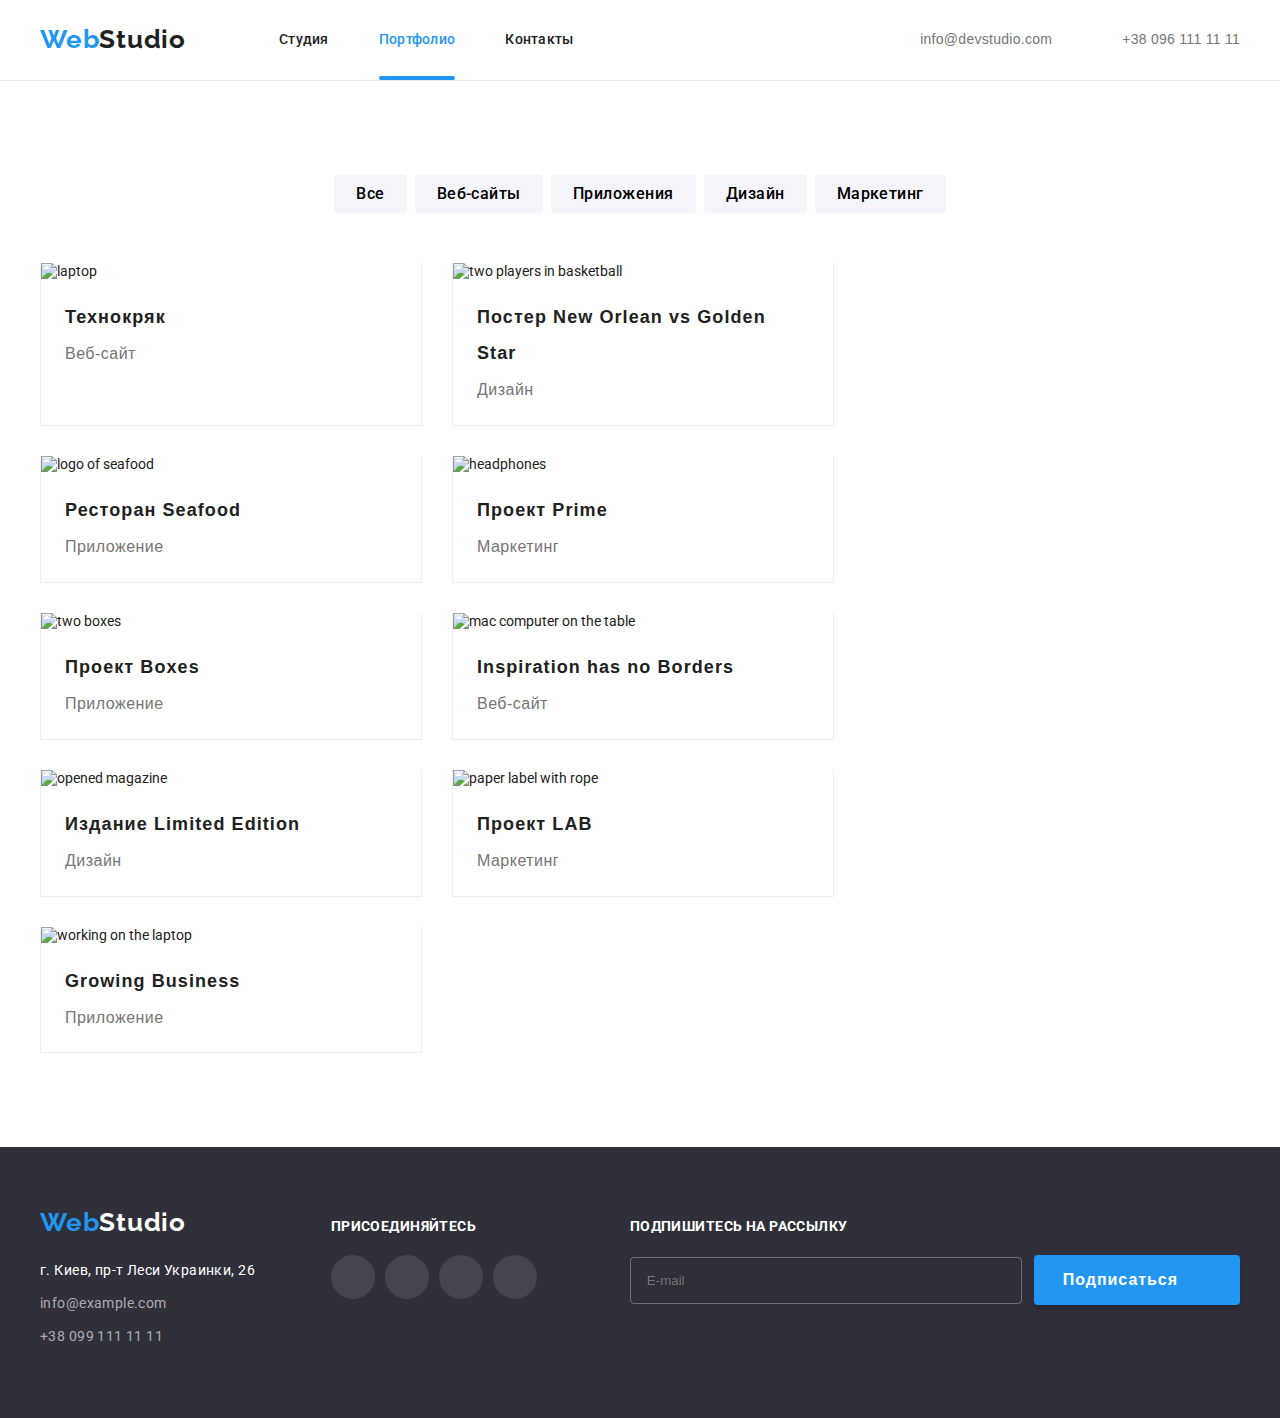
==== commit 97bfde8c: "hw #8" ====
--- a/portfolio.html
+++ b/portfolio.html
@@ -4,13 +4,7 @@
     <meta charset="UTF-8" />
     <meta http-equiv="X-UA-Compatible" content="IE=edge" />
     <meta name="viewport" content="width=device-width, initial-scale=1.0" />
-    <title>Portfolio</title>
-    <link rel="preconnect" href="https://fonts.googleapis.com" />
-    <link rel="preconnect" href="https://fonts.gstatic.com" crossorigin />
-    <link
-      href="https://fonts.googleapis.com/css2?family=Raleway:wght@700&family=Roboto:wght@400;500;700;900&display=swap"
-      rel="stylesheet"
-    />
+    <title>Портфолио</title>
     <link
       rel="stylesheet"
       href="https://cdnjs.cloudflare.com/ajax/libs/modern-normalize/1.1.0/modern-normalize.min.css"
@@ -18,349 +12,482 @@
       crossorigin="anonymous"
       referrerpolicy="no-referrer"
     />
+    <link rel="preconnect" href="https://fonts.gstatic.com" />
+    <link
+      href="https://fonts.googleapis.com/css2?family=Raleway:wght@700&family=Roboto:wght@400;500;700;900&display=swap"
+      rel="stylesheet"
+    />
     <link rel="stylesheet" href="./css/main.min.css" />
   </head>
   <body>
-    <!----------------HEADER (main page) --------->
-    <header class="header">
-      <div class="container flex">
-        <a href="./index.html" class="logo header__logo link"
-          ><span class="logo-web">Web</span>Studio</a
-        >
-        <nav class="menu">
-          <ul class="menu__list">
-            <li class="menu__item">
-              <a class="menu__link link" href="./index.html">Студия</a>
-            </li>
-            <li class="menu__item">
-              <a class="menu__link link current" href="./portfolio.html"
-                >Портфолио</a
-              >
-            </li>
-            <li class="menu__item">
-              <a class="menu__link link" href="">Контакты</a>
+    <!--HEADER-->
+    
+    <header class="page-header">
+      <div class="header-container container">
+        <nav class="nav">
+          <a href="./" class="page-logo">
+            <span class="page-logo__first-half">Web</span><span>Studio</span>
+          </a>
+    
+          <button class="menu-open-btn touch" type="button">
+            <svg width="40" height="40">
+              <use href="./images/icons.svg#icon-menu">
+              </use>
+            </svg>
+          </button>
+    
+          <ul class="site-nav list">
+            <li class="nav__link">
+              <a href="./" class="link-item">Студия</a>
+            </li>
+            <li class="nav__link">
+              <a href="./portfolio.html" class="link-item nav__link-current">Портфолио</a>
+            </li>
+            <li class="nav__link">
+              <a href="./" class="link-item">Контакты</a>
             </li>
           </ul>
+    
+          <ul class="contact__nav list">
+            <li class="nav__link-contact contact-email">
+              <a href="mailto:info@devstudio.com" class="touch contact__item">
+                <svg class="contact__icon" width="16" height="12">
+                  <use href="./images/icons.svg#icon-envelope"></use>
+                </svg>
+                info@devstudio.com
+              </a>
+            </li>
+            <li class="nav__link-contact contact-tel">
+              <a href="tel:+380961111111" class="touch contact__item">
+                <svg class="contact__icon" width="10" height="16">
+                  <use href="./images/icons.svg#icon-smartphone"></use>
+                </svg>
+                +38 096 111 11 11
+              </a>
+            </li>
+          </ul>
+    
         </nav>
-        <ul class="contact__list">
-          <li class="contact__item flex">
-            <a
-              class="contact__link contact__icon-link"
-              href="mailto:info@devstudio.com"
-            >
-              <svg class="contact__icon" width="16" height="12">
-                <use href="./image/icon.svg#icon-email"></use></svg
-              >info@devstudio.com</a
-            >
-          </li>
-          <li class="contact__item flex">
-            <a
-              class="contact__link contact__icon-link"
-              href="tel:+380961111111"
-            >
-              <svg class="contact__icon" width="10" height="16">
-                <use href="./image/icon.svg#icon-smartphone"></use></svg
-              >+38 096 111 11 11</a
-            >
-          </li>
-        </ul>
       </div>
-    </header>
-    <!----------------MAIN------------>
-    <main>
-      <section class="main-portfolio">
+    
+      <!----------- МОБИЛЬНОЕ МЕНЮ ----------->
+    
+      <div class="mobile-nav is-hidden">
         <div class="container">
-          <div class="portfolio-filter">
-            <ul class="portlio-btn-list">
-              <li class="portlio-btn-item">
-                <button type="button">Все</button>
-              </li>
-              <li class="portlio-btn-item">
-                <button type="button">Веб-сайты</button>
-              </li>
-              <li class="portlio-btn-item">
-                <button type="button">Приложения</button>
-              </li>
-              <li class="portlio-btn-item">
-                <button type="button">Дизайн</button>
-              </li>
-              <li class="portlio-btn-item">
-                <button type="button">Маркетинг</button>
+    
+          <button class="menu-close-btn touch" type="button"> <svg width="20" height="20">
+              <use href="./images/icons.svg#icon-close">
+              </use>
+            </svg> </button>
+    
+          <nav>
+            <ul class="mobile-menu list">
+              <li class="mobile-menu__item">
+                <a class="mobile-menu__link link touch" href="./index.html">Студия</a>
+              </li>
+              <li class="mobile-menu__item">
+                <a class="mobile-menu__link link current touch" href="./portfolio.html">Портфолио</a>
+              </li>
+              <li class="mobile-menu__item">
+                <a class="mobile-menu__link link touch" href="./index.html">Контакты</a>
+              </li>
+            </ul>
+          </nav>
+          <div class="mobile-nav__bottom">
+            <ul class="mobile-contacts list">
+              <li class="mobile-contacts__item">
+                <a class="mobile-contacts__link link mobile-contacts__link---telephone touch" href="./index.html">+38 096
+                  111
+                  11 11</a>
+              </li>
+              <li class="mobile-contacts__item">
+                <a class="mobile-contacts__link link touch" href="./portfolio.html">info@devstudio.com</a>
+              </li>
+    
+            </ul>
+            <ul class="mobile-network list">
+              <li class="mobile-network__item">
+                <a class="mobile-network__link link" href="./index.html">Instagram</a>
+              </li>
+              <li class="mobile-network__item">
+                <a class="mobile-network__link link" href="./portfolio.html">Twitter</a>
+              </li>
+              <li class="mobile-network__item">
+                <a class="mobile-network__link link" href="./index.html">Facebook</a>
+              </li>
+              <li class="mobile-network__item">
+                <a class="mobile-network__link link" href="./portfolio.html">LinkedIn</a>
               </li>
             </ul>
           </div>
-          <ul class="portfolio-image list">
-            <li class="portfolio-image-item">
-              <div class="portfolio-image-wrapp">
-                <img
-                  src="./image/portfolio/website.jpg"
-                  alt="веб-сайт"
-                  width="370"
-                  height="294"
-                />
-                <p class="portfolio-image-hidden-text">
-                  Ресурс предлагает комплексные предложения с разным уровнем
-                  функционала и сервисов. Все это позволит посетителю получить
-                  исчерпывающие сведения о компании или частном лице.
-                </p>
-              </div>
-              <div class="portfolio-inf-wrapper">
-                <h2 class="portfolio-imgtitle">Технокряк</h2>
-                <p class="portfolio-img-subtitle">Веб-сайт</p>
-              </div>
-            </li>
-            <li class="portfolio-image-item">
-              <div class="portfolio-image-wrapp">
-                <img
-                  src="./image/portfolio/basketplayers.jpg"
-                  alt="Постер New Orlean vs Golden Star"
-                  width="370"
-                  height="294"
-                />
-                <p class="portfolio-image-hidden-text">
-                  Ресурс предлагает комплексные предложения с разным уровнем
-                  функционала и сервисов. Все это позволит посетителю получить
-                  исчерпывающие сведения о компании или частном лице.
-                </p>
-              </div>
-              <div class="portfolio-inf-wrapper">
-                <h2 class="portfolio-imgtitle">
-                  Постер<span lang="en"> Orlean vs Golden Star</span>
-                </h2>
-                <p class="portfolio-img-subtitle">Дизайн</p>
-              </div>
-            </li>
-            <li class="portfolio-image-item">
-              <div class="portfolio-image-wrapp">
-                <img
-                  src="./image/portfolio/seafood.jpg"
-                  alt="Ресторан Seafood"
-                  width="370"
-                  height="294"
-                />
-                <p class="portfolio-image-hidden-text">
-                  Ресурс предлагает комплексные предложения с разным уровнем
-                  функционала и сервисов. Все это позволит посетителю получить
-                  исчерпывающие сведения о компании или частном лице.
-                </p>
-              </div>
-              <div class="portfolio-inf-wrapper">
-                <h2 class="portfolio-imgtitle">
-                  Ресторан <span lang="en">Seafood</span>
-                </h2>
-                <p class="portfolio-img-subtitle">Приложение</p>
-              </div>
-            </li>
-            <li class="portfolio-image-item">
-              <div class="portfolio-image-wrapp">
-                <img
-                  src="./image/portfolio/projectprime.jpg"
-                  alt="Проект Prime"
-                  width="370"
-                  height="294"
-                />
-                <p class="portfolio-image-hidden-text">
-                  Ресурс предлагает комплексные предложения с разным уровнем
-                  функционала и сервисов. Все это позволит посетителю получить
-                  исчерпывающие сведения о компании или частном лице.
-                </p>
-              </div>
-              <div class="portfolio-inf-wrapper">
-                <h2 class="portfolio-imgtitle">
-                  Проект <span lang="en">Prime</span>
-                </h2>
-                <p class="portfolio-img-subtitle">Маркетинг</p>
-              </div>
-            </li>
-            <li class="portfolio-image-item">
-              <div class="portfolio-image-wrapp">
-                <img
-                  src="./image/portfolio/projectboxes.jpg"
-                  alt="Проект Boxes"
-                  width="370"
-                  height="294"
-                />
-                <p class="portfolio-image-hidden-text">
-                  Ресурс предлагает комплексные предложения с разным уровнем
-                  функционала и сервисов. Все это позволит посетителю получить
-                  исчерпывающие сведения о компании или частном лице.
-                </p>
-              </div>
-              <div class="portfolio-inf-wrapper">
-                <h2 class="portfolio-imgtitle">
-                  Проект <span lang="en">Boxes</span>
-                </h2>
-                <p class="portfolio-img-subtitle">Приложение</p>
-              </div>
-            </li>
-            <li class="portfolio-image-item">
-              <div class="portfolio-image-wrapp">
-                <img
-                  src="./image/portfolio/inspiration.jpg"
-                  alt="Inspiration has no Borderss"
-                  width="370"
-                  height="294"
-                />
-                <p class="portfolio-image-hidden-text">
-                  Ресурс предлагает комплексные предложения с разным уровнем
-                  функционала и сервисов. Все это позволит посетителю получить
-                  исчерпывающие сведения о компании или частном лице.
-                </p>
-              </div>
-              <div class="portfolio-inf-wrapper">
-                <h2 class="portfolio-imgtitle">
-                  <span lang="en">Inspiration has no Borders</span>
-                </h2>
-                <p class="portfolio-img-subtitle">Веб-сайт</p>
-              </div>
-            </li>
-            <li class="portfolio-image-item">
-              <div class="portfolio-image-wrapp">
-                <img
-                  src="./image/portfolio/limitededition.jpg"
-                  alt="Издание Limited Edition"
-                  width="370"
-                  height="294"
-                />
-                <p class="portfolio-image-hidden-text">
-                  Ресурс предлагает комплексные предложения с разным уровнем
-                  функционала и сервисов. Все это позволит посетителю получить
-                  исчерпывающие сведения о компании или частном лице.
-                </p>
-              </div>
-              <div class="portfolio-inf-wrapper">
-                <h2 class="portfolio-imgtitle">
-                  Издание <span lang="en">Limited Edition</span>
-                </h2>
-                <p class="portfolio-img-subtitle">Дизайн</p>
-              </div>
-            </li>
-            <li class="portfolio-image-item">
-              <div class="portfolio-image-wrapp">
-                <img
-                  src="./image/portfolio/labelproject.jpg"
-                  alt="Проект LAB"
-                  width="370"
-                  height="294"
-                />
-                <p class="portfolio-image-hidden-text">
-                  Ресурс предлагает комплексные предложения с разным уровнем
-                  функционала и сервисов. Все это позволит посетителю получить
-                  исчерпывающие сведения о компании или частном лице.
-                </p>
-              </div>
-              <div class="portfolio-inf-wrapper">
-                <h2 class="portfolio-imgtitle">
-                  Проект <span lang="en">LAB</span>
-                </h2>
-                <p class="portfolio-img-subtitle">Маркетинг</p>
-              </div>
-            </li>
-            <li class="portfolio-image-item">
-              <div class="portfolio-image-wrapp">
-                <img
-                  src="./image/portfolio/growingbusiness.jpg"
-                  alt="Growing Business"
-                  width="370"
-                  height="294"
-                />
-                <p class="portfolio-image-hidden-text">
-                  Ресурс предлагает комплексные предложения с разным уровнем
-                  функционала и сервисов. Все это позволит посетителю получить
-                  исчерпывающие сведения о компании или частном лице.
-                </p>
-              </div>
-              <div class="portfolio-inf-wrapper">
-                <h2 class="portfolio-imgtitle">
-                  <span lang="en">Growing Business</span>
-                </h2>
-                <p class="portfolio-img-subtitle">Приложение</p>
-              </div>
+        </div>
+      </div>
+    
+    </header>
+
+<main>
+  <section class="container-section">
+    <div class="container">
+    <ul class="portfolio__nav list">
+      <li class="portfolio__nav-item">
+        <button type="button" class="portfolio-button touch">Все</button>
+      </li>
+      <li class="portfolio__nav-item">
+        <button type="button" class="portfolio-button touch">Веб-сайты</button>
+      </li>
+      <li class="portfolio__nav-item">
+        <button type="button" class="portfolio-button touch">Приложения</button>
+      </li>
+      <li class="portfolio__nav-item">
+        <button type="button" class="portfolio-button touch">Дизайн</button>
+      </li>
+      <li class="portfolio__nav-item">
+        <button type="button" class="portfolio-button touch">Маркетинг</button>
+      </li>
+    </ul>
+
+        <ul class="portfolio__works list">
+          <li class="portfolio__item touch">
+            <a href="./" class="portfolio__link">
+              <div class="portfolio__item-thumb">
+              
+                <picture>
+                  <source srcset="./images/portfolio/portfolio1_desktop_370@1x.jpg 1x, ./images/portfolio/portfolio1_desktop_370@2x.jpg 2x"
+                    media="(min-width: 1200px)">
+                  <source srcset="./images/portfolio/portfolio1_tablet_354@1x.jpg 1x, ./images/portfolio/portfolio1_tablet_354@2x.jpg 2x"
+                    media="(min-width: 768px)">
+                  <source srcset="./images/portfolio/portfolio1_mobile_450@1x.jpg 1x, ./images/portfolio/portfolio1_mobile_450@2x.jpg 2x"
+                    media="(min-width: 480px)">
+                  <img src="./images/portfolio/laptop.jpg" alt="laptop" width="100%">
+                </picture>
+
+                <div class="portfolio__item-overlay">
+                  <p class="portfolio__overlay-text">Технокряк это современная площадка распространения коронавируса. Компании используют эту
+                    платформу для цифрового
+                    шпионажа и атак на защищённые сервера конкурентов.</p>
+                </div>
+              </div>
+              <div class="portfolio__item-text">
+              <h3 class="title-case">Технокряк</h3>
+              <p class="portfolio__case-description">Веб-сайт</p>
+            </div>
+      
+            </a>
+          </li>
+          <li class="portfolio__item touch">
+            <a href="./" class="portfolio__link">
+              <div class="portfolio__item-thumb">
+
+                <picture>
+                  <source
+                    srcset="./images/portfolio/portfolio2_desktop_370@1x.jpg 1x, ./images/portfolio/portfolio2_desktop_370@2x.jpg 2x"
+                    media="(min-width: 1200px)">
+                  <source
+                    srcset="./images/portfolio/portfolio2_tablet_354@1x.jpg 1x, ./images/portfolio/portfolio2_tablet_354@2x.jpg 2x"
+                    media="(min-width: 768px)">
+                  <source
+                    srcset="./images/portfolio/portfolio2_mobile_450@1x.jpg 1x, ./images/portfolio/portfolio2_mobile_450@2x.jpg 2x"
+                    media="(min-width: 480px)">
+                  <img src="./images/portfolio/basketball.jpg" alt="two players in basketball" width="100%">
+                </picture>
+
+              <div class="portfolio__item-overlay">
+              <p class="portfolio__overlay-text">Технокряк это современная площадка распространения коронавируса. Компании используют эту платформу для цифрового
+              шпионажа и атак на защищённые сервера конкурентов.</p>
+              </div>
+              </div>
+              <div class="portfolio__item-text">
+              <h3 class="title-case">Постер New Orlean vs Golden Star</h3>
+              <p class="portfolio__case-description">Дизайн</p>
+            </div>
+      
+            </a>
+          </li>
+          <li class="portfolio__item touch">
+            <a href="./" class="portfolio__link">
+              <div class="portfolio__item-thumb">
+
+                <picture>
+                  <source
+                    srcset="./images/portfolio/portfolio3_desktop_370@1x.jpg 1x, ./images/portfolio/portfolio3_desktop_370@2x.jpg 2x"
+                    media="(min-width: 1200px)">
+                  <source
+                    srcset="./images/portfolio/portfolio3_tablet_354@1x.jpg 1x, ./images/portfolio/portfolio3_tablet_354@2x.jpg 2x"
+                    media="(min-width: 768px)">
+                  <source
+                    srcset="./images/portfolio/portfolio3_mobile_450@1x.jpg 1x, ./images/portfolio/portfolio3_mobile_450@2x.jpg 2x"
+                    media="(min-width: 480px)">
+                  <img src="./images/portfolio/seafood.jpg" alt="logo of seafood" width="100%">
+                </picture>
+
+              <div class="portfolio__item-overlay">
+              <p class="portfolio__overlay-text">Технокряк это современная площадка распространения коронавируса. Компании используют эту платформу для цифрового
+              шпионажа и атак на защищённые сервера конкурентов.</p>
+              </div>
+              </div>
+              <div class="portfolio__item-text">
+              <h3 class="title-case">Ресторан Seafood</h3>
+              <p class="portfolio__case-description">Приложение</p>
+              </div>
+      
+            </a>
+          </li>
+          <li class="portfolio__item touch">
+            <a href="./" class="portfolio__link">
+              <div class="portfolio__item-thumb">
+
+                <picture>
+                  <source
+                    srcset="./images/portfolio/portfolio4_desktop_370@1x.jpg 1x, ./images/portfolio/portfolio4_desktop_370@2x.jpg 2x"
+                    media="(min-width: 1200px)">
+                  <source
+                    srcset="./images/portfolio/portfolio4_tablet_354@1x.jpg 1x, ./images/portfolio/portfolio4_tablet_354@2x.jpg 2x"
+                    media="(min-width: 768px)">
+                  <source
+                    srcset="./images/portfolio/portfolio4_mobile_450@1x.jpg 1x, ./images/portfolio/portfolio4_mobile_450@2x.jpg 2x"
+                    media="(min-width: 480px)">
+                  <img src="./images/portfolio/headphones.jpg" alt="headphones" width="100%">
+                </picture>
+
+              <div class="portfolio__item-overlay">
+              <p class="portfolio__overlay-text">Технокряк это современная площадка распространения коронавируса. Компании используют эту платформу для цифрового
+              шпионажа и атак на защищённые сервера конкурентов.</p>
+              </div>
+              </div>
+              <div class="portfolio__item-text">
+              <h3 class="title-case">Проект Prime</h3>
+              <p class="portfolio__case-description">Маркетинг</p>
+            </div>
+      
+            </a>
+          </li>
+          <li class="portfolio__item touch">
+            <a href="./" class="portfolio__link">
+              <div class="portfolio__item-thumb">
+
+                <picture>
+                  <source
+                    srcset="./images/portfolio/portfolio5_desktop_370@1x.jpg 1x, ./images/portfolio/portfolio5_desktop_370@2x.jpg 2x"
+                    media="(min-width: 1200px)">
+                  <source
+                    srcset="./images/portfolio/portfolio5_tablet_354@1x.jpg 1x, ./images/portfolio/portfolio5_tablet_354@2x.jpg 2x"
+                    media="(min-width: 768px)">
+                  <source
+                    srcset="./images/portfolio/portfolio5_mobile_450@1x.jpg 1x, ./images/portfolio/portfolio5_mobile_450@2x.jpg 2x"
+                    media="(min-width: 480px)">
+                  <img src="./images/portfolio/boxes.jpg" alt="two boxes" width="100%">
+                </picture>
+
+              <div class="portfolio__item-overlay">
+              <p class="portfolio__overlay-text">Технокряк это современная площадка распространения коронавируса. Компании используют эту платформу для цифрового
+              шпионажа и атак на защищённые сервера конкурентов.</p>
+              </div>
+              </div>
+              <div class="portfolio__item-text">
+              <h3 class="title-case">Проект Boxes</h3>
+              <p class="portfolio__case-description">Приложение</p>
+            </div>
+      
+            </a>
+          </li>
+          <li class="portfolio__item touch">
+            <a href="./" class="portfolio__link">
+              <div class="portfolio__item-thumb">
+
+                <picture>
+                  <source
+                    srcset="./images/portfolio/portfolio6_desktop_370@1x.jpg 1x, ./images/portfolio/portfolio6_desktop_370@2x.jpg 2x"
+                    media="(min-width: 1200px)">
+                  <source
+                    srcset="./images/portfolio/portfolio6_tablet_354@1x.jpg 1x, ./images/portfolio/portfolio6_tablet_354@2x.jpg 2x"
+                    media="(min-width: 768px)">
+                  <source
+                    srcset="./images/portfolio/portfolio6_mobile_450@1x.jpg 1x, ./images/portfolio/portfolio6_mobile_450@2x.jpg 2x"
+                    media="(min-width: 480px)">
+                  <img src="./images/portfolio/mac.jpg" alt="mac computer on the table" width="100%">
+                </picture>
+
+              <div class="portfolio__item-overlay">
+              <p class="portfolio__overlay-text">Технокряк это современная площадка распространения коронавируса. Компании используют эту платформу для цифрового
+              шпионажа и атак на защищённые сервера конкурентов.</p>
+              </div>
+              </div>
+              <div class="portfolio__item-text">
+              <h3 class="title-case">Inspiration has no Borders</h3>
+              <p class="portfolio__case-description">Веб-сайт</p>
+            </div>
+      
+            </a>
+          </li>
+          <li class="portfolio__item touch">
+            <a href="./" class="portfolio__link">
+              <div class="portfolio__item-thumb">
+
+                <picture>
+                  <source
+                    srcset="./images/portfolio/portfolio7_desktop_370@1x.jpg 1x, ./images/portfolio/portfolio7_desktop_370@2x.jpg 2x"
+                    media="(min-width: 1200px)">
+                  <source
+                    srcset="./images/portfolio/portfolio7_tablet_354@1x.jpg 1x, ./images/portfolio/portfolio7_tablet_354@2x.jpg 2x"
+                    media="(min-width: 768px)">
+                  <source
+                    srcset="./images/portfolio/portfolio7_mobile_450@1x.jpg 1x, ./images/portfolio/portfolio7_mobile_450@2x.jpg 2x"
+                    media="(min-width: 480px)">
+                  <img src="./images/portfolio/magazine.jpg" alt="opened magazine" width="100%">
+                </picture>
+
+              <div class="portfolio__item-overlay">
+              <p class="portfolio__overlay-text">Технокряк это современная площадка распространения коронавируса. Компании используют эту платформу для цифрового
+              шпионажа и атак на защищённые сервера конкурентов.</p>
+              </div>
+              </div>
+              <div class="portfolio__item-text">
+              <h3 class="title-case">Издание Limited Edition</h3>
+              <p class="portfolio__case-description">Дизайн</p>
+            </div>
+      
+            </a>
+          </li>
+          <li class="portfolio__item touch">
+            <a href="./" class="portfolio__link">
+              <div class="portfolio__item-thumb">
+
+                <picture>
+                  <source
+                    srcset="./images/portfolio/portfolio8_desktop_370@1x.jpg 1x, ./images/portfolio/portfolio8_desktop_370@2x.jpg 2x"
+                    media="(min-width: 1200px)">
+                  <source
+                    srcset="./images/portfolio/portfolio8_tablet_354@1x.jpg 1x, ./images/portfolio/portfolio8_tablet_354@2x.jpg 2x"
+                    media="(min-width: 768px)">
+                  <source
+                    srcset="./images/portfolio/portfolio8_mobile_450@1x.jpg 1x, ./images/portfolio/portfolio8_mobile_450@2x.jpg 2x"
+                    media="(min-width: 480px)">
+                  <img src="./images/portfolio/label.jpg" alt="paper label with rope" width="100%">
+                </picture>
+
+              <div class="portfolio__item-overlay">
+              <p class="portfolio__overlay-text">Технокряк это современная площадка распространения коронавируса. Компании используют эту платформу для цифрового
+              шпионажа и атак на защищённые сервера конкурентов.</p>
+              </div>
+              </div>
+              <div class="portfolio__item-text">
+              <h3 class="title-case">Проект LAB</h3>
+              <p class="portfolio__case-description">Маркетинг</p>
+            </div>
+      
+            </a>
+          </li>
+          <li class="portfolio__item touch">
+            <a href="./" class="portfolio__link">
+              <div class="portfolio__item-thumb">
+
+                <picture>
+                  <source
+                    srcset="./images/portfolio/portfolio9_desktop_370@1x.jpg 1x, ./images/portfolio/portfolio9_desktop_370@2x.jpg 2x"
+                    media="(min-width: 1200px)">
+                  <source
+                    srcset="./images/portfolio/portfolio9_tablet_354@1x.jpg 1x, ./images/portfolio/portfolio9_tablet_354@2x.jpg 2x"
+                    media="(min-width: 768px)">
+                  <source
+                    srcset="./images/portfolio/portfolio9_mobile_450@1x.jpg 1x, ./images/portfolio/portfolio9_mobile_450@2x.jpg 2x"
+                    media="(min-width: 480px)">
+                  <img src="./images/portfolio/laptop-working.jpg" alt="working on the laptop" width="100%">
+                </picture>
+
+              <div class="portfolio__item-overlay">
+              <p class="portfolio__overlay-text">Технокряк это современная площадка распространения коронавируса. Компании используют эту платформу для цифрового
+              шпионажа и атак на защищённые сервера конкурентов.</p>
+              </div>
+              </div>
+              <div class="portfolio__item-text">
+              <h3 class="title-case">Growing Business</h3>
+              <p class="portfolio__case-description">Приложение</p>
+            </div>
+      
+            </a>
+          </li>
+        </div>
+      </ul>
+      </section>
+  </main>
+
+    <!--FOOTER-->
+    <footer class="footer">
+      <div class="container footer-container">
+        <address class="footer-adress">
+          <a href="./" class="page-logo">
+            <span class="page-logo__first-half">Web</span><span class="page-logo__second-half-logo">Studio</span>
+          </a>
+          <ul class="footer-adress__text">
+            <li>
+              <a href="https://goo.gl/maps/CdUpNPRb44qNXqT29" target="_blank" rel="noopener noreferrer">
+                <p class="adress">г. Киев, пр-т Леси Украинки, 26</p>
+              </a>
+            </li>
+            <li class="footer-adress__contact">
+              <a href="mailto:info@example.com">info@example.com</a>
+            </li>
+            <li class="footer-adress__contact">
+              <a href="tel:+380991111111">+38 099 111 11 11</a>
+            </li>
+          </ul>
+        </address>
+    
+        <div class="footer-social">
+          <h3 class="social-title">Присоединяйтесь</h3>
+          <ul class="footer-social__icons social-list list">
+            <li class="social-list__item">
+              <a href="" class="footer-social__link social-list__icon">
+                <svg class="footer-social__icon">
+                  <use href="./images/icons.svg#icon-instagram"></use>
+                </svg>
+              </a>
+            </li>
+            <li class="social-list__item">
+              <a href="" class="footer-social__link social-list__icon">
+                <svg class="footer-social__icon">
+                  <use href="./images/icons.svg#icon-twitter"></use>
+                </svg>
+              </a>
+            </li>
+            <li class="social-list__item">
+              <a href="" class="footer-social__link social-list__icon">
+                <svg class="footer-social__icon">
+                  <use href="./images/icons.svg#icon-facebook"></use>
+                </svg>
+              </a>
+            </li>
+            <li class="social-list__item">
+              <a href="" class="footer-social__link social-list__icon">
+                <svg class="footer-social__icon">
+                  <use href="./images/icons.svg#icon-linkedin"></use>
+                </svg>
+              </a>
             </li>
           </ul>
         </div>
-      </section>
-    </main>
-    <!--------------------------------------------FOOTER (main page)------------------------------------>
-    <footer class="footer">
-      <div class="container flex">
-        <div class="footer-wrapper">
-          <a href="./index.html" class="footer-wrapper-logo link">
-            <span class="logo-web">Web</span> Studio
-          </a>
-          <address class="footer-wrapper-adress">
-            <ul class="footer-wrapper-adress-list">
-              <li class="footer-wrapper-adress-item">
-                <a
-                  href="https://www.google.com/maps/d/viewer?mid=10uSM3H-mIU3GznYo2szRIEphczw&hl=en_US&ll=50.42732700000001%2C30.538092&z=17"
-                  target="_blank"
-                >
-                  г. Киев, пр-т Леси Украинки, 26</a
-                >
-              </li>
-              <li class="footer--wrapper-contact">
-                <a href="mailto:info@devstudio.com">info@example.com</a>
-              </li>
-              <li class="footer--wrapper-contact">
-                <a href="tel:+380961111111">+38 099 111 11 11</a>
-              </li>
-            </ul>
-          </address>
+    
+        <div class="footer-form">
+          <b class="footer__title">Подпишитесь на
+            рассылку</b>
+    
+          <form class="footer-subscribe" action="#">
+            <label for="user-email"></label>
+            <input class="subscribe__input" type="email" name="user-email" id="user-email" placeholder="E-mail" required>
+            <button type="submit" class="subscribe__button touch-transform">Подписаться
+              <svg class="subscribe__icon" width="24" height="24">
+                <use href="./images/icons.svg#icon-send">
+                </use>
+              </svg>
+            </button>
+    
+          </form>
         </div>
-        <div class="footer-soc">
-          <h3 class="footer-soc-title">присоединяйтесь</h3>
-          <ul class="footer-soc-list list">
-            <li class="footer-soc-item">
-              <a href="" class="footer-soc-link link">
-                <svg class="footer-soc-icon" width="20" height="20">
-                  <use href="./image/icon.svg#icon-instagram"></use>
-                </svg>
-              </a>
-            </li>
-            <li class="footer-soc-item">
-              <a href="" class="footer-soc-link link">
-                <svg class="footer-soc-icon" width="20" height="20">
-                  <use href="./image/icon.svg#icon-twiter"></use>
-                </svg>
-              </a>
-            </li>
-            <li class="footer-soc-item">
-              <a href="" class="footer-soc-link link">
-                <svg class="footer-soc-icon" width="20" height="20">
-                  <use href="./image/icon.svg#icon-facebook"></use>
-                </svg>
-              </a>
-            </li>
-            <li class="footer-soc-item">
-              <a href="" class="footer-soc-link link">
-                <svg class="footer-soc-icon" width="20" height="20">
-                  <use href="./image/icon.svg#icon-linkedin"></use>
-                </svg>
-              </a>
-            </li>
-          </ul>
-        </div>
-        <form action="#" class="footer-form">
-          <label class="footer-form-field"
-            >Подпишитесь на рассылку
-            <div class="footer-form-div">
-              <input
-                type="email"
-                class="footer-form-input"
-                name="user-mail"
-                placeholder="Email"
-                required
-              />
-              <button type="submit" class="footer-form-btn">
-                Подписаться
-                <svg width="24" heigh="24" class="footer-form-icon">
-                  <use href="./image/icon.svg#icon-send"></use>
-                </svg>
-              </button>
-            </div>
-          </label>
-        </form>
+    
       </div>
     </footer>
+
+    <script src="./js/menu.js"></script>
+    
   </body>
-</html>
+</html>--- a/css/main.min.css
+++ b/css/main.min.css
@@ -1 +1,1317 @@
-:root{--accent-color: #2196f3;--sub-color: #757575;--contact-color: #757575;--white-color: #ffffff;--portfolio-backgrnd: #f5f4fa;--black-color: #212121;--transition: color 250ms cubic-bezier(0.4, 0, 0.2, 1);--back-transition: background-color 250ms cubic-bezier(0.4, 0, 0.2, 1)}*{box-sizing:border-box}body{font-family:"Roboto",sans-serif;color:#212121;background-color:#fff;font-weight:400;font-size:14px;letter-spacing:.03em}ul{list-style:none}button{cursor:pointer}a{color:currentColor}address{font-style:normal}.link{color:#212121;text-decoration:none}.list{list-style:none;margin:0;padding:0}p,h1,h2,h3,h4,h5{margin:0}ul{margin:0;padding-left:0}img{display:block;max-width:100%;height:auto}.container{width:1200px;padding-left:15px;padding-right:15px;margin:0 auto}.visually-hidden{position:absolute;white-space:nowrap;width:1px;height:1px;overflow:hidden;border:0;padding:0;clip:rect(0 0 0 0);clip-path:inset(50%);margin:-1px}.flex{display:flex;align-items:center}.logo{font-family:"Raleway";font-weight:700;font-size:26px;line-height:1.19;color:#000;min-width:145px;padding-top:24px;padding-bottom:25px;margin-right:93px}.logo-web{font-family:"Raleway";font-weight:700;font-size:26px;line-height:1.19;color:var(--accent-color)}.menu__list{font-weight:500;line-height:1.14;letter-spacing:.02em;color:var(--black-color);display:flex;min-width:294px}.menu__link{display:block;transition:var(--transition)}.menu__list .link:hover,.menu__list .link:focus{color:var(--accent-color)}.menu__item{position:relative;padding-top:32px;padding-bottom:32px}.menu__item:not(:last-child){margin-right:50px}.current::after{content:"";position:absolute;bottom:-1px;display:block;width:100%;height:4px;border-radius:2px;background-color:var(--accent-color);filter:drop-shadow(0px 4px 4px rgba(0, 0, 0, 0.25))}.contact__item:not(:last-child){margin-right:50px}.contact__list{display:flex;margin-left:auto}.contact__link{font-weight:500;line-height:1.14;letter-spacing:.02em;color:var(--contact-color);text-decoration:none;display:block;padding-top:32px;padding-bottom:32px;transition:var(--transition)}.contact__link:hover,.contact__link:focus{color:var(--accent-color)}.contact__icon-link{display:flex;align-items:center;justify-content:center;background-color:var(--white-color)}.contact__icon{fill:currentColor;margin-right:10px}.hero{text-align:center}.hero__overlay{background-color:#2f303a;max-width:1600px;height:600px;margin-left:auto;margin-right:auto;background-image:linear-gradient(to right, rgba(47, 48, 58, 0.4), rgba(47, 48, 58, 0.4)),url(../image/main_paige/comand.jpg);background-position:center;background-repeat:no-repeat;background-size:cover}.hero__title{font-weight:900;font-size:44px;line-height:1.36;letter-spacing:.06em;text-transform:uppercase;color:var(--white-color);max-width:696px;margin:0 auto}.c-flex{display:flex;justify-content:center;align-items:center;flex-direction:column;padding:200px 0}.hero__btn{font-family:"Roboto";font-style:normal;font-weight:700;font-size:16px;line-height:1.88;letter-spacing:.06em;color:var(--white-color);background-color:var(--accent-color);border-radius:4px;padding:10px 32px;border:1px solid rgba(0,0,0,0);margin:0 auto;display:block;margin-top:30px;min-width:200px}.gallery{min-width:1170px;padding-bottom:94px}.gallery__title{font-weight:700;font-size:36px;line-height:1.16;text-align:center;margin:0 auto}.gallery__list{display:flex;margin-top:50px}.gallery__item{max-width:370px;position:relative;overflow:hidden}.gallery__item:not(:last-child){margin-right:30px}.gallery__item-title{display:flex;align-items:center;justify-content:center;position:absolute;bottom:0;font-weight:700;font-size:14px;line-height:1.14;letter-spacing:.03em;text-transform:uppercase;text-align:center;color:#fff;background:rgba(47,48,58,.8);width:100%;height:70px}.about__list{display:flex;padding:94px 0px 94px 0px}.about__item:not(:last-child){max-width:270px;margin-right:30px}.about__icon{display:flex;justify-content:center;align-items:center;width:270px;height:120px;margin-bottom:30px;border-radius:4px;background-color:#f5f4fa}.about__title{font-weight:700;font-size:14px;line-height:1.14;text-transform:uppercase}.about__article{color:var(--sub-color);line-height:1.71;margin-top:10px}.team{background-color:#f5f4fa;padding:94px 0 94px 0}.team-title{font-weight:700;font-size:36px;line-height:1.16;text-align:center;margin:0 auto;max-width:264px}.team-list{display:flex;margin-top:50px}.team-item:not(:last-child){margin-right:30px}.team-subtitle{font-weight:500;font-size:16px;line-height:1.18}.team-article{font-size:16px;line-height:1.18;color:var(--sub-color);margin-top:10px}.team-soc-list{display:flex;justify-content:center;margin-top:16px}.team-soc-item{width:44px;height:44px;margin-right:10px}.team-soc-item:last-child{margin-right:0}.team-soc-link{display:flex;align-items:center;justify-content:center;width:100%;height:100%;border-radius:50%;background-color:var(--white-color);color:#afb1b8;transition:var(--transition),var(--back-transition)}.team-soc-link:hover,.team-soc-link:focus{background-color:var(--accent-color);color:var(--white-color)}.team-soc-icon{fill:currentColor}.team-container{border-radius:0px 0px 4px 4px;box-shadow:0px 1px 3px rgba(0,0,0,.12),0px 1px 1px rgba(0,0,0,.14),0px 2px 1px rgba(0,0,0,.2);text-align:center;padding:30px 0 30px 0;background-color:var(--white-color)}.client{display:flex;padding-top:94px;padding-bottom:94px}.client-title{font-weight:700;font-size:36px;line-height:1.16;text-align:center;max-width:390px;margin:0 auto;color:var(--black-color)}.client-soc-list{display:flex;justify-content:center;margin-top:60px}.client-soc-item{width:170px;height:92px;margin-right:30px}.client-soc-item:last-child{margin-right:0}.client-soc-item:hover,.client-soc-item:focus{background-color:var(--white-color);color:var(--accent-color);outline:1px solid var(--accent-color);border-radius:4px}.client-soc-link{display:flex;align-items:center;justify-content:center;width:100%;height:100%;background-color:rgba(255,255,255,.1);color:#afb1b8;outline:1px solid #afb1b8;border-radius:4px;transition:var(--transition),var(--back-transition),outline 250ms cubic-bezier(0.4, 0, 0.2, 1),border-radius 250ms cubic-bezier(0.4, 0, 0.2, 1)}.client-soc-link:hover,.client-soc-link :focus{background-color:var(--white-color);color:var(--accent-color);outline:1px solid var(--accent-color);border-radius:4px}.client-soc-icon{fill:currentColor}.footer{background-color:#2f303a}.footer-wrapper{padding-top:60px;padding-bottom:60px}.footer-wrapper-logo{font-family:"Raleway";font-style:normal;font-weight:700;font-size:26px;line-height:1.19;color:var(--white-color);max-width:145px}.footer-wrapper-adress{margin-top:20px;max-width:231px}.footer-wrapper-adress-item,.footer--wrapper-contact{margin-top:9px}.footer-wrapper-adress-item>a{font-style:normal;text-decoration:none;color:var(--white-color)}.footer--wrapper-contact>a{font-style:normal;line-height:1.71;color:rgba(255,255,255,.6);text-decoration:none;transition:var(--transition)}.footer--wrapper-contact>a:hover,.footer--wrapper-contact>a:focus{display:block;color:var(--accent-color)}.footer-soc{margin-left:70px;align-items:baseline}.footer-soc-title{width:144px;font-size:14px;font-style:normal;font-weight:700;line-height:1.14;text-transform:uppercase;color:var(--white-color)}.footer-soc-list{display:flex;justify-content:center;margin-top:20px}.footer-soc-item{width:44px;height:44px;margin-right:10px}.footer-soc-item:last-child{margin-right:0}.footer-soc-link{display:flex;align-items:center;justify-content:center;width:100%;height:100%;border-radius:50%;background-color:rgba(255,255,255,.1);color:var(--white-color);transition:var(--transition),var(--back-transition)}.footer-soc-link:hover,.footer-soc-link:focus{background-color:var(--accent-color);color:var(--white-color)}.footer-soc-icon{fill:currentColor}.footer-form{display:block;margin-top:0;width:570px}.footer-form-div{display:flex;height:50px;width:570px;margin-left:93px;margin-top:20px}.footer-form-field{margin-left:93px;width:100%;font-size:14px;font-weight:700;line-height:1.14;letter-spacing:.03em;text-align:left;color:var(--white-color);text-transform:uppercase}.footer-form-input{width:358px;height:50px;padding:15px 16px;margin-right:12px;border:1px solid rgba(255,255,255,.3);border-radius:4px;background-color:rgba(0,0,0,0);cursor:pointer;color:var(--white-color)}.footer-form-btn{display:flex;align-items:center;padding:10px 28px 10px 29px;font-weight:bold;font-size:16px;line-height:1.87;letter-spacing:.06em;color:var(--white-color);background-color:var(--accent-color);box-shadow:0px 4px 4px rgba(0,0,0,.15);border-radius:4px;border:none;cursor:pointer;width:200px}.footer-form-icon{fill:var(--white-color);margin-left:10px}.header-portf{border-bottom:1px solid #ececec}.portfolio-filter .container{flex-direction:column}.portfolio-filter{margin-bottom:34px}.main-portfolio{padding:94px 0 94px 0}.portlio-btn-list{display:flex;min-width:611px;justify-content:center}.portlio-btn-item:not(:last-child){margin-right:8px}.portlio-btn-item>button{font-family:"Roboto";font-style:normal;font-weight:500;font-size:16px;line-height:1.62;letter-spacing:.03em;background-color:var(--portfolio-backgrnd);border-radius:4px;padding:6px 22px;display:inline-block;text-align:center;transition:var(--transition),var(--back-transition),box-shadow 250ms cubic-bezier(0.4, 0, 0.2, 1)}.portlio-btn-item>button:hover,.portlio-btn-item>button:focus{background-color:var(--accent-color);color:var(--white-color);box-shadow:0px 3px 1px rgba(0,0,0,.1),0px 1px 2px rgba(0,0,0,.08),0px 2px 2px rgba(0,0,0,.12)}.portfolio-image{display:flex;flex-wrap:wrap;margin-top:-30px;margin-left:-30px}.portfolio-image-item{flex-basis:calc(33.3333333333% - 30px);margin-left:30px;margin-top:30px;outline:1px solid #eee;transition:box-shadow 250ms cubic-bezier(0.4, 0, 0.2, 1)}.portfolio-image-item:nth-child(-n+3){margin-top:50px}.portfolio-image-item:hover,.portfolio-image-item:focus{box-shadow:0px 1px 1px rgba(0,0,0,.12),0px 4px 4px rgba(0,0,0,.06),1px 4px 6px rgba(0,0,0,.16)}.portfolio-image-item:hover .portfolio-image-hidden-text{transform:translateY(0)}.portfolio-image-wrapp{position:relative;overflow:hidden}.portfolio-image-hidden-text{position:absolute;top:0;font-style:normal;font-size:18px;line-height:1.56;letter-spacing:.03em;color:var(--white-color);background-color:rgba(33,150,243,.9);padding:63px 24px;height:100%;transform:translateY(100%);transition:transform 250ms cubic-bezier(0.4, 0, 0.2, 1)}.portfolio-inf-wrapper{padding:20px 24px 20px 24px}.portfolio-img-subtitle{margin-top:4px}.portfolio-imgtitle{font-weight:700;font-size:18px;line-height:2;letter-spacing:.06em}.portfolio-img-subtitle{font-size:16px;line-height:1.88;color:var(--contact-color)}.backdrop{position:fixed;top:0;left:0;width:100%;height:100%;background-color:rgba(0,0,0,.2);transition:opacity 250ms linear,visibility 250ms linear}.backdrop.is-hidden .modal{transform:translate(-50%, -50%) scale(0) rotate(-180deg)}.modal{position:relative;top:50%;left:50%;transform:translate(-50%, -50%) scale(1) rotate(0);width:528px;min-height:581px;background-color:var(--white-color);border-radius:4px;transition:transform 250ms linear;padding:40px}.modal-close-btn{position:absolute;right:8px;top:8px;width:30px;height:30px;border:1px solid rgba(0,0,0,.1);border-radius:50%;background-color:rgba(0,0,0,0);display:flex;align-items:center;justify-content:center;transition:var(--transition)}.modal-close-btn:hover,.modal-close-btn:focus{fill:var(--accent-color)}.is-hidden{opacity:0;visibility:hidden;pointer-events:none}.no-scroll{overflow:hidden}.modal-title{font-weight:700;font-size:20px;line-height:1.15;text-align:center;letter-spacing:.03em;margin-bottom:12px;max-width:448px}.modal-label{display:block;cursor:pointer;flex-direction:column;font-style:normal;font-weight:400;font-size:12px;line-height:1.16;letter-spacing:.01em;color:var(--sub-color)}.modal-input{width:100%;height:40px;border:1px solid rgba(33,33,33,.2);border-radius:4px;background-color:rgba(0,0,0,0);padding:12px 42px;outline:rgba(0,0,0,0);transition:var(--transition)}.modal-input:focus,.modal-input:hover{border-color:var(--accent-color)}.modal-input:focus+.input-icon,.modal-input:hover+.input-icon{fill:var(--accent-color)}.input-wrap{position:relative;margin-top:4px}.input-icon{position:absolute;left:12px;top:50%;transform:translateY(-50%)}.modal-field{padding-left:12px 16px;font-style:normal;font-weight:400;font-size:12px;line-height:1.16;letter-spacing:.01em;color:rgba(117,117,117,.5)}.modal-field:not(:first-child){margin-top:10px}.agreement{display:flex;justify-content:center;align-items:center;margin-top:20px}.modal-btn{display:block;margin:0 auto}.modal-text-area{width:100%;height:120px;margin-top:4px;border:1px solid rgba(33,33,33,.2);border-radius:4px;resize:none;padding:12px 16px;font-style:normal;font-weight:400;font-size:12px;line-height:1.16;letter-spacing:.01em;color:#212121;outline:rgba(0,0,0,0);transition:var(--transition)}.modal-text-area:hover,.modal-text-area:focus{border-color:var(--accent-color)}.check-text{font-style:normal;font-weight:400;font-size:14px;line-height:1.71px;letter-spacing:.03em;color:var(--sub-color);display:flex;align-items:center}.check-text:before{content:"";width:16px;height:15px;margin-right:9px;border-radius:2px;border:2px solid var(--black-color)}.check-text>a{text-decoration-line:underline;color:var(--accent-color)}.input-check:checked+.check-text::before{background-color:var(--accent-color);background-image:url(../image/check.svg);background-repeat:no-repeat;background-position:center;border:none}.submit-button{align-self:center;width:200px;height:50px;border-radius:4px;box-shadow:0px 4px 4px rgba(0,0,0,.15);color:var(--white-color);background-color:var(--accent-color);padding:0;border:0;cursor:pointer;font-weight:700;font-size:16px;line-height:1.8;letter-spacing:.06em;margin-top:30px}.modal-text-area::placeholder{font-weight:400;font-size:14px;line-height:1.14;letter-spacing:.01em;color:rgba(117,117,117,.5)}/*# sourceMappingURL=main.min.css.map */+:root {
+  --text-color: #757575;
+  --secondary-color: #212121;
+  --white-color: #ffffff;
+  --accent-color: #2196f3;
+  --secondary-background: #f5f4fa;
+  --logo-font: "Raleway", sans-serif;
+  --button-color: #2196f3;
+  --main-font: "Robosto", sans-serif;
+  --footer-backround: #2f303a;
+  --social-icons: rgba(175, 177, 184, 1);
+  --timing-function: cubic-bezier(0.4, 0, 0.2, 1);
+}
+.visually-hidden {
+  position: absolute !important;
+  clip: rect(1px 1px 1px 1px);
+  clip: rect(1px, 1px, 1px, 1px);
+  padding: 0 !important;
+  border: 0 !important;
+  height: 1px !important;
+  width: 1px !important;
+  overflow: hidden;
+}
+.touch {
+  transition-property: color, fill, background-color, border, box-shadow,
+    opacity, transform;
+  transition-duration: 250ms;
+  transition-timing-function: var(--cubic);
+}
+h1,
+h2,
+h3,
+h4,
+h5,
+h6,
+p {
+  margin-top: 0;
+  margin-bottom: 0;
+}
+ul,
+ol {
+  margin-top: 0;
+  margin-bottom: 0;
+  padding-left: 0;
+}
+img {
+  display: block;
+}
+.link {
+  text-decoration: none;
+}
+.list {
+  list-style: none;
+  padding: 0;
+}
+li {
+  list-style: none;
+}
+a {
+  text-decoration: none;
+}
+body {
+  font-family: "Roboto", "Arial", "Helvetica", sans-serif;
+  font-style: normal;
+  font-weight: normal;
+  font-size: 14px;
+  color: var(--secondary-color);
+  background-color: var(--white-color);
+  margin: 0px 0px;
+}
+.container-section {
+  padding-top: 60px;
+  padding-bottom: 60px;
+}
+@media screen and (min-width: 1200px) {
+  .container-section {
+    padding-top: 94px;
+    padding-bottom: 94px;
+  }
+}
+h2 {
+  font-weight: bold;
+  font-size: 36px;
+  line-height: 1.16;
+  letter-spacing: 0.03em;
+  margin-bottom: 50px;
+  text-align: center;
+}
+a {
+  text-decoration: none;
+  color: inherit;
+}
+p {
+  line-height: 1.71;
+  letter-spacing: 0.03em;
+  color: var(--text-color);
+}
+button {
+  cursor: pointer;
+}
+.container {
+  width: 100%;
+  padding-left: 15px;
+  padding-right: 15px;
+  margin: 0 auto;
+}
+@media screen and (min-width: 480px) {
+  .container {
+    max-width: 480px;
+  }
+}
+@media screen and (min-width: 768px) {
+  .container {
+    max-width: 768px;
+  }
+}
+@media screen and (min-width: 1200px) {
+  .container {
+    max-width: 1200px;
+  }
+}
+.page-header {
+  border-bottom: solid #ececec 1px;
+  background-color: var(--white-color);
+}
+@media screen and (min-width: 768px) {
+  .page-header {
+    align-items: center;
+  }
+}
+@media screen and (min-width: 1200px) {
+  .page-header {
+    align-items: center;
+  }
+}
+@media screen and (min-width: 768px) {
+  .header-container {
+    align-items: center;
+  }
+}
+@media screen and (min-width: 1200px) {
+  .header-container {
+    align-items: center;
+  }
+}
+.mobile-nav {
+  position: fixed;
+  top: 0;
+  background-color: var(--white-color);
+  width: 100vw;
+  height: 100vh;
+  z-index: 2;
+}
+@media screen and (min-width: 768px) {
+  .mobile-nav {
+    display: none;
+  }
+}
+@media screen and (min-width: 1200px) {
+  .mobile-nav {
+    display: none;
+  }
+}
+.mobile-nav .container {
+  position: relative;
+  padding: 48px 40px;
+  display: flex;
+  flex-direction: column;
+  justify-content: space-between;
+  height: 100%;
+}
+.mobile-nav .menu-close-btn {
+  position: absolute;
+  top: 20px;
+  right: 27px;
+  margin: 0;
+  padding: 0;
+  border: none;
+  background-color: transparent;
+}
+.mobile-nav .menu-close-btn:hover,
+.mobile-nav .menu-close-btn:focus,
+.mobile-nav .menu-close-btn:active {
+  fill: var(--accent-color);
+}
+@media screen and (min-width: 1200px) {
+  .mobile-nav .menu-close-btn {
+    display: none;
+  }
+}
+.menu-open-btn{
+  top: 25px;
+  right: 21px;
+  margin: 0;
+  padding: 0;
+  border: none;
+  background-color: transparent;
+}
+.menu-open-btn:hover,
+.menu-open-btn:focus,
+.menu-open-btn:active {
+  fill: var(--accent-color);
+}
+@media screen and (min-width: 768px), (min-width: 1200px) {
+  .menu-open-btn{
+    display: none;
+  }
+}
+.mobile-nav.is-hidden {
+  opacity: 0;
+  pointer-events: none;
+}
+.mobile-menu__item {
+  margin-bottom: 36px;
+}
+.mobile-menu__link {
+  font-weight: 500;
+  font-size: 40px;
+  line-height: 1.175;
+  letter-spacing: 0.02em;
+}
+.mobile-menu__link:hover,
+.mobile-menu__link:focus,
+.mobile-menu__link:active {
+  color: var(--accent-color);
+}
+@media screen and (max-width: 480px) {
+  .mobile-menu__link {
+    font-size: 10vw;
+  }
+}
+.current {
+  color: var(--accent-color);
+}
+.mobile-contacts {
+  margin-bottom: 64px;
+}
+.mobile-contacts .mobile-contacts__item:not(:last-child) {
+  margin-bottom: 32px;
+}
+.mobile-contacts .mobile-contacts__item .mobile-contacts__link---telephone {
+  color: var(--accent-color);
+}
+@media screen and (min-width: 480px) {
+  .mobile-contacts .mobile-contacts__item .mobile-contacts__link---telephone {
+    font-size: 34px;
+    line-height: 1.17;
+  }
+}
+.mobile-contacts .mobile-contacts__link {
+  font-weight: 500;
+  font-size: 24px;
+  line-height: 1.16;
+  letter-spacing: 0.02em;
+  color: #757575;
+}
+.mobile-contacts .mobile-contacts__link:hover,
+.mobile-contacts .mobile-contacts__link:focus,
+.mobile-contacts .mobile-contacts__link:active {
+  color: var(--accent-color);
+}
+@media screen and (max-width: 480px) {
+  .mobile-contacts .mobile-contacts__link {
+    font-size: 8vw;
+  }
+}
+.mobile-network {
+  display: flex;
+}
+@media screen and (max-width: 480px) {
+  .mobile-network {
+    flex-wrap: wrap;
+  }
+}
+.mobile-network .mobile-network__item:not(:last-child) {
+  padding-right: 10px;
+  margin-right: 10px;
+  border-right: 1px solid rgba(33, 33, 33, 0.2);
+}
+.mobile-network .mobile-network__link {
+  font-weight: 500;
+  font-size: 18px;
+  line-height: 1.22;
+  letter-spacing: 0.02em;
+  color: var(--accent-color);
+}
+.page-logo {
+  font-family: Raleway;
+  font-weight: bold;
+  font-size: 26px;
+  line-height: 1.2;
+  letter-spacing: 0.03em;
+  padding-top: 24px;
+  padding-bottom: 24px;
+}
+.page-logo__first-half {
+  color: #2196f3;
+}
+.page-logo__second-half-logo {
+  color: var(--white-color);
+}
+.button-primary {
+  font-family: inherit;
+  color: var(--white-color);
+  background-color: var(--accent-color);
+  font-style: normal;
+  font-weight: 500;
+  font-size: 16px;
+  line-height: 1.87;
+  letter-spacing: 0.06em;
+  border-radius: 4px;
+  box-shadow: 0px 4px 4px rgba(0, 0, 0, 0.15);
+  border: var(--button-color);
+  padding: 10px 32px;
+  transition-property: background-color;
+  transition-duration: 250ms;
+  transition-timing-function: linear;
+}
+.button-primary:hover,
+.button-primary:focus,
+.button-primary:active {
+  background-color: var(--white-color);
+  color: var(--accent-color);
+}
+.portfolio-button {
+  font-family: inherit;
+  font-size: 16px;
+  font-weight: 500;
+  line-height: 1.62;
+  letter-spacing: 0.03em;
+  padding: 6px 22px;
+  border: solid 1px;
+  background-color: var(--secondary-background);
+  border-color: var(--secondary-background);
+  border-radius: 4px;
+  transition-property: background-color;
+  transition-duration: 100ms;
+  transition-timing-function: linear;
+}
+.portfolio-button:hover,
+.portfolio-button:focus {
+  color: var(--white-color);
+  background-color: var(--accent-color);
+  border-color: var(--accent-color);
+  border-radius: 4px;
+}
+.social-list {
+  display: flex;
+  justify-content: center;
+}
+.social-list__item:not(:last-child) {
+  margin-right: 10px;
+}
+.social-list__link {
+  width: 44px;
+  height: 44px;
+  display: flex;
+  justify-content: center;
+  align-items: center;
+  border-radius: 50%;
+  fill: var(--social-icons);
+}
+.social-list__link:hover,
+.social-list__link:focus {
+  background-color: var(--accent-color);
+  fill: var(--white-color);
+}
+.social-list__icon {
+  width: 20px;
+  height: 20px;
+}
+.hero-title {
+  font-weight: 900;
+  font-size: 44px;
+  line-height: 60px;
+  margin: 0px auto 30px auto;
+  font-size: 26px;
+  line-height: 1.364;
+  color: var(--white-color);
+  letter-spacing: 0.06em;
+  text-transform: uppercase;
+  text-shadow: 0px 4px 4px rgba(0, 0, 0, 0.25);
+}
+@media screen and (min-width: 1200px) {
+  .hero-title {
+    font-size: 44px;
+  }
+}
+.work-title {
+  margin-bottom: 50px;
+}
+.title-case {
+  font-family: var(--main-font);
+  font-style: normal;
+  font-weight: bold;
+  font-size: 18px;
+  line-height: 2;
+  letter-spacing: 0.06em;
+  color: #212121;
+  margin-bottom: 4px;
+}
+h3.about-title {
+  font-weight: bold;
+  font-size: 14px;
+  line-height: 1.14;
+  letter-spacing: 0.03em;
+  text-transform: uppercase;
+  margin-bottom: 10px;
+}
+h3.social-title {
+  color: var(--white-color);
+  font-weight: bold;
+  font-size: 14px;
+  line-height: 1.14;
+  letter-spacing: 0.03em;
+  text-transform: uppercase;
+  margin-bottom: 20px;
+}
+.footer__title {
+  display: block;
+  margin-bottom: 20px;
+  font-style: normal;
+  font-weight: 700;
+  font-size: 14px;
+  line-height: 1.14;
+  letter-spacing: 0.03em;
+  text-transform: uppercase;
+  color: #ffffff;
+}
+.footer {
+  display: flex;
+  align-items: center;
+  color: var(--white-color);
+  background-color: var(--footer-backround);
+  padding-top: 60px;
+  padding-bottom: 60px;
+}
+.footer-container {
+  text-align: center;
+}
+@media screen and (min-width: 768px) {
+  .footer-container {
+    display: flex;
+    flex-wrap: wrap;
+    align-items: baseline;
+    justify-content: space-around;
+  }
+}
+@media screen and (min-width: 1200px) {
+  .footer-container {
+    display: flex;
+    align-items: baseline;
+    text-align: left;
+    flex-wrap: nowrap;
+  }
+}
+.footer-adress {
+  font-style: normal;
+  line-height: 1.71;
+  letter-spacing: 0.03em;
+}
+@media screen and (min-width: 1200px) {
+  .footer-adress {
+    width: 231px;
+    margin-right: 70px;
+  }
+}
+.adress {
+  font-style: normal;
+  font-size: 14px;
+  line-height: 1.71;
+  letter-spacing: 0.03em;
+  margin-bottom: 9px;
+  color: var(--white-color);
+}
+.footer-adress__text {
+  margin-top: 20px;
+  margin-bottom: 9px;
+  font-size: 14px;
+  line-height: 1.71;
+  letter-spacing: 0.03em;
+  color: rgba(255, 255, 255, 0.6);
+}
+.footer-adress__contact {
+  margin-bottom: 9px;
+  color: rgba(255, 255, 255, 0.6);
+}
+.footer-adress__contact:hover,
+.footer-adress__contact:focus,
+.footer-adress__contact:active {
+  color: var(--accent-color);
+}
+.footer-social {
+  margin: 60px 0;
+}
+@media screen and (min-width: 768px) {
+  .footer-social {
+    margin: 0;
+  }
+}
+@media screen and (min-width: 1200px) {
+  .footer-social {
+    margin-right: 93px;
+    margin-left: 0;
+  }
+}
+.footer-social__link {
+  fill: var(--white-color);
+  display: flex;
+  align-items: center;
+  justify-content: center;
+  width: 44px;
+  height: 44px;
+  border-radius: 50%;
+  background-color: rgba(255, 255, 255, 0.1);
+  transition: background-color 250ms var(--timing-function);
+}
+.footer-social__link:hover,
+.footer-social__link:focus {
+  background-color: var(--accent-color);
+}
+.footer-social__icon {
+  width: 20px;
+  height: 20px;
+}
+.backdrop {
+  position: fixed;
+  top: 0;
+  left: 0;
+  width: 100vw;
+  height: 100vh;
+  background-color: rgba(0, 0, 0, 0.4);
+  transition: opacity 500ms linear, visability 500ms linear;
+}
+.modal-window {
+  position: absolute;
+  top: 50%;
+  left: 50%;
+  max-width: 450px;
+  width: 96%;
+  max-height: 609px;
+  background-color: var(--white-color);
+  box-shadow: 0px 1px 3px rgba(0, 0, 0, 0.12), 0px 1px 1px rgba(0, 0, 0, 0.14),
+    0px 2px 1px rgba(0, 0, 0, 0.2);
+  border-radius: 4px;
+  transform: translate(-50%, -50%) scale(1);
+}
+@media screen and (min-width: 1200px) {
+  .modal-window {
+    max-width: 528px;
+    max-height: 581px;
+  }
+}
+.modal-window__close-btn {
+  top: 8px;
+  right: 8px;
+  width: 30px;
+  height: 30px;
+  border-radius: 50%;
+  border: 1px solid rgba(0, 0, 0, 0.1);
+  background-color: transparent;
+  padding: 0;
+  position: absolute;
+}
+.modal-window__icon-close {
+  position: absolute;
+  top: 50%;
+  left: 50%;
+  transform: translate(-50%, -50%);
+}
+.modal-window__icon-close:hover {
+  fill: var(--accent-color);
+}
+.is-hidden {
+  opacity: 0;
+  visibility: hidden;
+  pointer-events: none;
+}
+.modal-form {
+  display: flex;
+  flex-direction: column;
+  padding: 40px;
+}
+.modal-form__header {
+  font-weight: bold;
+  font-size: 20px;
+  line-height: 1.15;
+  text-align: center;
+  letter-spacing: 0.03em;
+  color: var(--secondary-color);
+  margin-bottom: 12px;
+}
+.modal-form__field {
+  position: relative;
+  font-size: 12px;
+  line-height: 1.16;
+  letter-spacing: 0.01em;
+  color: var(--text-color);
+}
+.modal-form__input {
+  width: 100%;
+  height: 40px;
+  border: 1px solid rgba(33, 33, 33, 0.2);
+  box-sizing: border-box;
+  border-radius: 4px;
+  padding-left: 42px;
+}
+.modal-form__input:focus {
+  outline: none;
+  border-color: var(--accent-color);
+}
+.modal-form__input-wrapper {
+  display: block;
+  position: relative;
+  margin-top: 6px;
+  margin-bottom: 10px;
+}
+.modal-form__input-icon {
+  position: absolute;
+  top: 50%;
+  left: 12px;
+  transform: translateY(-50%);
+  display: block;
+  width: 18px;
+  height: 18px;
+}
+.form-input:focus + .modal-form__input-icon {
+  fill: var(--accent-color);
+}
+.modal-form__message {
+  width: 100%;
+  height: 120px;
+  margin-top: 4px;
+  margin-bottom: 20px;
+  border: 1px solid rgba(33, 33, 33, 0.2);
+  box-sizing: border-box;
+  border-radius: 4px;
+  padding: 12px 16px;
+  resize: none;
+}
+.modal-form__message:focus {
+  outline: none;
+  border-color: var(--accent-color);
+}
+.modal-form__checkbox:checked + .modal-form__checkbox-label::before {
+  border: 0px;
+  background-image: url(../images/index/check.svg);
+  background-size: contain;
+  box-shadow: none;
+}
+.modal-form__checkbox:focus + .modal-form__checkbox-label::before {
+  outline: none;
+}
+.modal-form__checkbox-label {
+  display: flex;
+  align-items: center;
+  font-size: 14px;
+  margin-bottom: 30px;
+}
+.modal-form__checkbox-label::before {
+  display: block;
+  content: "";
+  width: 16px;
+  height: 15px;
+  border-radius: 2px;
+  cursor: pointer;
+  margin-right: 8px;
+  border: 2px solid #000000;
+  box-shadow: 0px 4px 4px 0px #00000040;
+}
+.modal-form__link {
+  color: var(--accent-color);
+  border-bottom: 1px solid var(--accent-color);
+}
+.modal-form__submit-btn {
+  width: 200px;
+  margin: 0 auto;
+}
+@media screen and (min-width: 768px) {
+  .footer-form {
+    margin-top: 60px;
+  }
+}
+@media screen and (min-width: 1200px) {
+  .footer-form {
+    margin-top: 0;
+  }
+}
+.footer-subscribe {
+  position: relative;
+  display: flex;
+  align-items: center;
+  flex-direction: column;
+}
+@media screen and (min-width: 768px) {
+  .footer-subscribe {
+    display: flex;
+    align-items: center;
+    flex-direction: column;
+  }
+}
+@media screen and (min-width: 1200px) {
+  .footer-subscribe {
+    display: flex;
+    align-items: center;
+    flex-direction: row;
+  }
+}
+.subscribe__input {
+  width: 100%;
+  padding: 15px 16px;
+  border: 1px solid rgba(255, 255, 255, 0.3);
+  filter: drop-shadow(0px 4px 4px rgba(0, 0, 0, 0.15));
+  border-radius: 4px;
+  background-color: transparent;
+  cursor: pointer;
+  color: var(--white-color);
+}
+@media screen and (min-width: 768px) {
+  .subscribe__input {
+    width: 450px;
+  }
+}
+@media screen and (min-width: 1200px) {
+  .subscribe__input {
+    width: 358px;
+    padding: 15px 16px;
+    margin-right: 12px;
+    margin-bottom: 0;
+  }
+}
+.subscribe__button {
+  display: flex;
+  align-items: center;
+  padding: 10px 28px 10px 29px;
+  font-weight: bold;
+  font-size: 16px;
+  line-height: 1.87;
+  letter-spacing: 0.06em;
+  color: var(--white-color);
+  background-color: var(--accent-color);
+  box-shadow: 0px 4px 4px rgba(0, 0, 0, 0.15);
+  border-radius: 4px;
+  border: none;
+  cursor: pointer;
+  margin-top: 20px;
+}
+.subscribe__button:hover,
+.subscribe__button:focus,
+.subscribe__button:active {
+  color: var(--accent-color);
+  background-color: var(--white-color);
+}
+@media screen and (min-width: 1200px) {
+  .subscribe__button {
+    margin-top: 0;
+  }
+}
+.subscribe__icon {
+  fill: var(--white-color);
+  margin-left: 10px;
+}
+.nav {
+  display: flex;
+  align-items: center;
+  justify-content: space-between;
+}
+@media screen and (min-width: 768px) {
+  .nav {
+    justify-content: center;
+  }
+}
+.site-nav {
+  font-weight: 500;
+  font-size: 14px;
+  line-height: 1.14;
+  letter-spacing: 0.02em;
+  color: var(--secondary-color);
+  margin-left: auto;
+  display: none;
+}
+@media screen and (min-width: 768px), (min-width: 1200px) {
+  .site-nav {
+    display: flex;
+  }
+}
+@media screen and (min-width: 1200px) {
+  .site-nav {
+    margin-left: 93px;
+  }
+}
+.contact__nav {
+  margin-left: auto;
+  font-family: var(--main-font);
+  font-weight: 500;
+  font-size: 14px;
+  line-height: 1.14;
+  letter-spacing: 0.02em;
+  color: var(--text-color);
+  display: none;
+}
+@media screen and (min-width: 768px) {
+  .contact__nav {
+    display: flex;
+    flex-direction: column;
+  }
+}
+@media screen and (min-width: 1200px) {
+  .contact__nav {
+    display: flex;
+    flex-direction: row;
+  }
+}
+.nav__link {
+  font-weight: 500;
+  line-height: 1.14;
+  letter-spacing: 0.02em;
+  position: relative;
+}
+.nav__link:not(:last-child) {
+  display: flex;
+  margin-right: 50px;
+}
+.nav__link-contact:not(:last-child) {
+  display: flex;
+  margin-bottom: 10px;
+}
+@media screen and (min-width: 1200px) {
+  .nav__link-contact:not(:last-child) {
+    display: flex;
+    margin-right: 50px;
+    margin-bottom: 0;
+  }
+}
+.link-item {
+  padding-top: 32px;
+  padding-bottom: 32px;
+  display: flex;
+  align-items: center;
+}
+.link-item:hover,
+.link-item:focus,
+.link-item:active {
+  color: var(--accent-color);
+}
+@media screen and (min-width: 768px) {
+  .contact__item {
+    padding-top: 0;
+    padding-bottom: 0;
+    display: flex;
+    align-items: center;
+  }
+}
+@media screen and (min-width: 1200px) {
+  .contact__item {
+    padding-top: 32px;
+    padding-bottom: 32px;
+  }
+}
+.contact__item:hover,
+.contact__item:focus,
+.contact__item:active {
+  color: var(--accent-color);
+}
+.nav__link-current {
+  position: relative;
+  color: var(--accent-color);
+}
+.nav__link-current::after {
+  content: "";
+  position: absolute;
+  display: block;
+  width: 100%;
+  height: 4px;
+  left: 0;
+  bottom: 0;
+  border-radius: 2px;
+  background-color: var(--accent-color);
+}
+.contact__icon {
+  fill: currentColor;
+  margin-right: 10px;
+}
+.hero {
+  padding-top: 118px;
+  padding-bottom: 118px;
+  margin-left: auto;
+  margin-right: auto;
+  max-width: 1600px;
+  text-align: center;
+  background-position: center;
+  background-repeat: no-repeat;
+  background-size: cover;
+  background-color: var(--footer-backround);
+}
+@media screen and (max-width: 767px) {
+  .hero {
+    max-width: 480px;
+    background-image: linear-gradient(
+        to right,
+        rgba(47, 58, 57, 0.4),
+        rgba(47, 48, 58, 0.4)
+      ),
+      url(../images/index/hero_mobile_480@1x.jpg);
+  }
+}
+@media screen and (min-device-pixel-ratio: 2),
+  (-webkit-min-device-pixel-ratio: 2),
+  screen and (min-resolution: 192dpi),
+  screen and (min-resolution: 2dppx) {
+  .hero {
+    background-image: linear-gradient(
+        to right,
+        rgba(47, 58, 57, 0.4),
+        rgba(47, 48, 58, 0.4)
+      ),
+      url(../images/index/hero_mobile_480@2x.jpg);
+  }
+}
+@media screen and (min-width: 768px) {
+  .hero {
+    padding-top: 118px;
+    padding-bottom: 118px;
+    max-width: 768px;
+    background-image: linear-gradient(
+        to right,
+        rgba(47, 58, 57, 0.4),
+        rgba(47, 48, 58, 0.4)
+      ),
+      url(../images/index/hero_tablet_768@1x.jpg);
+  }
+}
+@media screen and (min-width: 768px) and (min-device-pixel-ratio: 2),
+  screen and (min-width: 768px) and (-webkit-min-device-pixel-ratio: 2),
+  screen and (min-width: 768px) and (min-resolution: 192dpi),
+  screen and (min-width: 768px) and (min-resolution: 2dppx) {
+  .hero {
+    background-image: linear-gradient(
+        to right,
+        rgba(47, 58, 57, 0.4),
+        rgba(47, 48, 58, 0.4)
+      ),
+      url(../images/index/hero_tablet_768@2x.jpg);
+  }
+}
+@media screen and (min-width: 1200px) {
+  .hero {
+    max-width: 1600px;
+    padding-top: 200px;
+    padding-bottom: 200px;
+    background-image: linear-gradient(
+        to right,
+        rgba(47, 58, 57, 0.4),
+        rgba(47, 48, 58, 0.4)
+      ),
+      url(../images/index/hero_desktop_1600@1x.jpg);
+  }
+}
+@media screen and (min-width: 1200px) and (min-device-pixel-ratio: 2),
+  screen and (min-width: 1200px) and (-webkit-min-device-pixel-ratio: 2),
+  screen and (min-width: 1200px) and (min-resolution: 192dpi),
+  screen and (min-width: 1200px) and (min-resolution: 2dppx) {
+  .hero {
+    background-image: linear-gradient(
+        to right,
+        rgba(47, 58, 57, 0.4),
+        rgba(47, 48, 58, 0.4)
+      ),
+      url(../images/index/hero_desktop_1600@2x.jpg);
+  }
+}
+.invisible {
+  display: none;
+}
+.about {
+  margin-top: -30px;
+}
+@media screen and (min-width: 768px) {
+  .about {
+    display: flex;
+    flex-wrap: wrap;
+    margin-left: -30px;
+  }
+}
+@media screen and (max-width: 767px) {
+  .item:not(:last-child) {
+    margin-bottom: 30px;
+  }
+}
+.item {
+  width: 100%;
+  margin-top: 30px;
+}
+@media screen and (min-width: 768px) {
+  .item {
+    flex-basis: calc((100% - 60px) / 2);
+    margin-left: 30px;
+  }
+}
+@media screen and (min-width: 1200px) {
+  .item {
+    flex-basis: calc((100% - 120px) / 4);
+    margin-left: 30px;
+  }
+}
+.item::before {
+  display: block;
+  content: "";
+  height: 120px;
+  background-repeat: no-repeat;
+  background-position: center;
+  background-color: var(--secondary-background);
+}
+.icon-antenna::before {
+  display: block;
+  content: "";
+  height: 120px;
+  background-repeat: no-repeat;
+  background-position: center;
+  background-color: var(--secondary-background);
+  background-image: url(../images/index/antenna.svg);
+  margin-bottom: 30px;
+}
+.icon-clock::before {
+  display: block;
+  content: "";
+  height: 120px;
+  background-repeat: no-repeat;
+  background-position: center;
+  background-color: var(--secondary-background);
+  background-image: url(../images/index/clock.svg);
+  margin-bottom: 30px;
+}
+.icon-diagram::before {
+  display: block;
+  content: "";
+  height: 120px;
+  background-repeat: no-repeat;
+  background-position: center;
+  background-color: var(--secondary-background);
+  background-image: url(../images/index/diagram.svg);
+  margin-bottom: 30px;
+}
+.icon-astronaut::before {
+  display: block;
+  content: "";
+  height: 120px;
+  background-repeat: no-repeat;
+  background-position: center;
+  background-color: var(--secondary-background);
+  background-image: url(../images/index/astronaut.svg);
+  margin-bottom: 30px;
+}
+.work-section {
+  padding-top: 0;
+}
+@media screen and (max-width: 1199px) {
+  .work-section {
+    display: none;
+  }
+}
+.works {
+  display: flex;
+  justify-content: space-between;
+}
+.work-item {
+  position: relative;
+  z-index: -1;
+}
+.works__overlay {
+  position: absolute;
+  bottom: 0;
+  width: 370px;
+  height: 70px;
+  background-color: rgba(47, 48, 58, 0.8);
+}
+.works__text {
+  font-weight: bold;
+  font-size: 14px;
+  line-height: 1.14;
+  text-align: center;
+  letter-spacing: 0.03em;
+  text-transform: uppercase;
+  color: var(--white-color);
+  padding-top: 27px;
+}
+.team__section {
+  background-color: var(--secondary-background);
+}
+.team__list {
+  text-align: center;
+  margin-bottom: -30px;
+  margin-top: -30px;
+}
+@media screen and (min-width: 768px) {
+  .team__list {
+    display: flex;
+    flex-wrap: wrap;
+    margin-left: -30px;
+  }
+}
+@media screen and (max-width: 767px) {
+  .team__card:not(:last-child) {
+    margin-bottom: 30px;
+  }
+}
+.team__card {
+  box-shadow: 0px 1px 3px rgba(0, 0, 0, 0.12), 0px 1px 1px rgba(0, 0, 0, 0.14),
+    0px 2px 1px rgba(0, 0, 0, 0.2);
+  border-radius: 0px 0px 4px 4px;
+  background-color: var(--white-color);
+  width: 100%;
+  margin-top: 30px;
+}
+@media screen and (min-width: 768px) {
+  .team__card {
+    flex-basis: calc((100% - 60px) / 2);
+    margin-left: 30px;
+  }
+}
+@media screen and (min-width: 1200px) {
+  .team__card {
+    flex-basis: calc((100% - 120px) / 4);
+  }
+}
+.team__item-content {
+  padding: 30px 0;
+}
+.team__name {
+  font-family: var(--main-font);
+  font-weight: 500;
+  font-size: 16px;
+  line-height: 1.18;
+  letter-spacing: 0.03em;
+  color: var(--title-color);
+  margin-bottom: 10px;
+}
+.team__item-desc {
+  font-family: var(--main-font);
+  font-weight: normal;
+  font-size: 16px;
+  line-height: 1.18;
+  letter-spacing: 0.03em;
+  color: var(--text-color);
+  margin-bottom: 16px;
+}
+.clients {
+  margin-top: -30px;
+  display: flex;
+  flex-wrap: wrap;
+  margin-left: -30px;
+}
+.clients__item {
+  margin-top: 30px;
+  margin-left: 30px;
+  flex-basis: calc(100% / 2 - 30px);
+}
+@media screen and (min-width: 768px) {
+  .clients__item {
+    flex-basis: calc((100% - 90px) / 3);
+    width: 226px;
+  }
+}
+@media screen and (min-width: 1200px) {
+  .clients__item {
+    flex-basis: calc((100% - 180px) / 6);
+    width: 170px;
+  }
+}
+.clients__link {
+  height: 92px;
+  display: flex;
+  justify-content: center;
+  align-items: center;
+  color: var(--social-icons);
+  border-radius: 4px;
+  border: 1px solid var(--social-icons);
+}
+.clients__link:hover,
+.clients__link:focus {
+  border-color: var(--accent-color);
+  color: var(--accent-color);
+}
+.clients__icon {
+  width: 100%;
+  fill: currentColor;
+}
+.portfolio__nav {
+  display: flex;
+  flex-wrap: wrap;
+  margin-top: -15px;
+  margin-left: -8px;
+  margin-bottom: 25px;
+}
+@media screen and (min-width: 768px) {
+  .portfolio__nav {
+    margin-bottom: 30px;
+    justify-content: center;
+  }
+}
+@media screen and (min-width: 1200px) {
+  .portfolio__nav {
+    margin-bottom: 50px;
+    justify-content: center;
+  }
+}
+.portfolio__nav-item {
+  margin-top: 15px;
+  margin-left: 8px;
+}
+.portfolio-button {
+  font-weight: 500;
+  font-size: 16px;
+  line-height: 1.62;
+  text-align: center;
+  letter-spacing: 0.03em;
+  background: #f5f4fa;
+  border-radius: 4px;
+  border: none;
+  cursor: pointer;
+  padding: 6px 22px;
+}
+.portfolio-button:hover,
+.portfolio-button:focus,
+.portfolio-button:active {
+  background-color: var(--accent-color);
+  color: var(--white-color);
+  box-shadow: 0px 3px 1px rgba(0, 0, 0, 0.1), 0px 1px 2px rgba(0, 0, 0, 0.08),
+    0px 2px 2px rgba(0, 0, 0, 0.12);
+}
+@media screen and (min-width: 768px) {
+  .portfolio__works {
+    display: flex;
+    flex-flow: wrap;
+    margin-left: -30px;
+    margin-top: -30px;
+  }
+}
+.portfolio__item {
+  margin-top: 30px;
+  border-bottom: 1px solid #eeeeee;
+  border-right: 1px solid #eeeeee;
+  border-left: 1px solid #eeeeee;
+}
+@media screen and (min-width: 768px) {
+  .portfolio__item {
+    flex-basis: calc(100% / 2 - 30px);
+    margin-left: 30px;
+    margin-top: 30px;
+    width: 354px;
+  }
+}
+@media screen and (min-width: 1200px) {
+  .portfolio__item {
+    flex-basis: calc(100% / 3 - 30px);
+    width: 370px;
+  }
+}
+.portfolio__item-thumb {
+  position: relative;
+  overflow: hidden;
+}
+.portfolio__item-text {
+  padding: 20px 24px;
+}
+.portfolio__case-description {
+  font-family: var(--main-font);
+  font-style: normal;
+  font-weight: normal;
+  font-size: 16px;
+  line-height: 1.87;
+  letter-spacing: 0.03em;
+  color: var(--text-color);
+}
+.portfolio__link:hover,
+.portfolio__link:focus {
+  box-shadow: 0px 1px 1px rgba(0, 0, 0, 0.12), 0px 4px 4px rgba(0, 0, 0, 0.06),
+    1px 4px 6px rgba(0, 0, 0, 0.16);
+}
+.portfolio__link:hover .portfolio__overlay-text,
+.portfolio__link:focus .portfolio__overlay-text {
+  transform: translateY(0);
+  opacity: 1;
+}
+.portfolio__item-overlay {
+  position: absolute;
+  top: 0;
+  left: 0;
+  width: 100%;
+  height: 100%;
+  transform: translateY(100%);
+  transition: transform 250ms var(--timing-function);
+  overflow: hidden;
+  display: flex;
+}
+.portfolio__item:hover .portfolio__item-overlay {
+  transform: translateY(0);
+}
+.portfolio__overlay-text {
+  position: absolute;
+  display: flex;
+  align-items: center;
+  left: 0;
+  top: 0;
+  width: 100%;
+  height: 100%;
+  background-color: rgba(33, 150, 243, 0.9);
+  opacity: 0;
+  transform: translateY(100%);
+  font-weight: normal;
+  font-size: 18px;
+  line-height: 1.56;
+  letter-spacing: 0.03em;
+  color: var(--white-color);
+  padding: 24px;
+}
+/*# sourceMappingURL=main.min.css.map */
